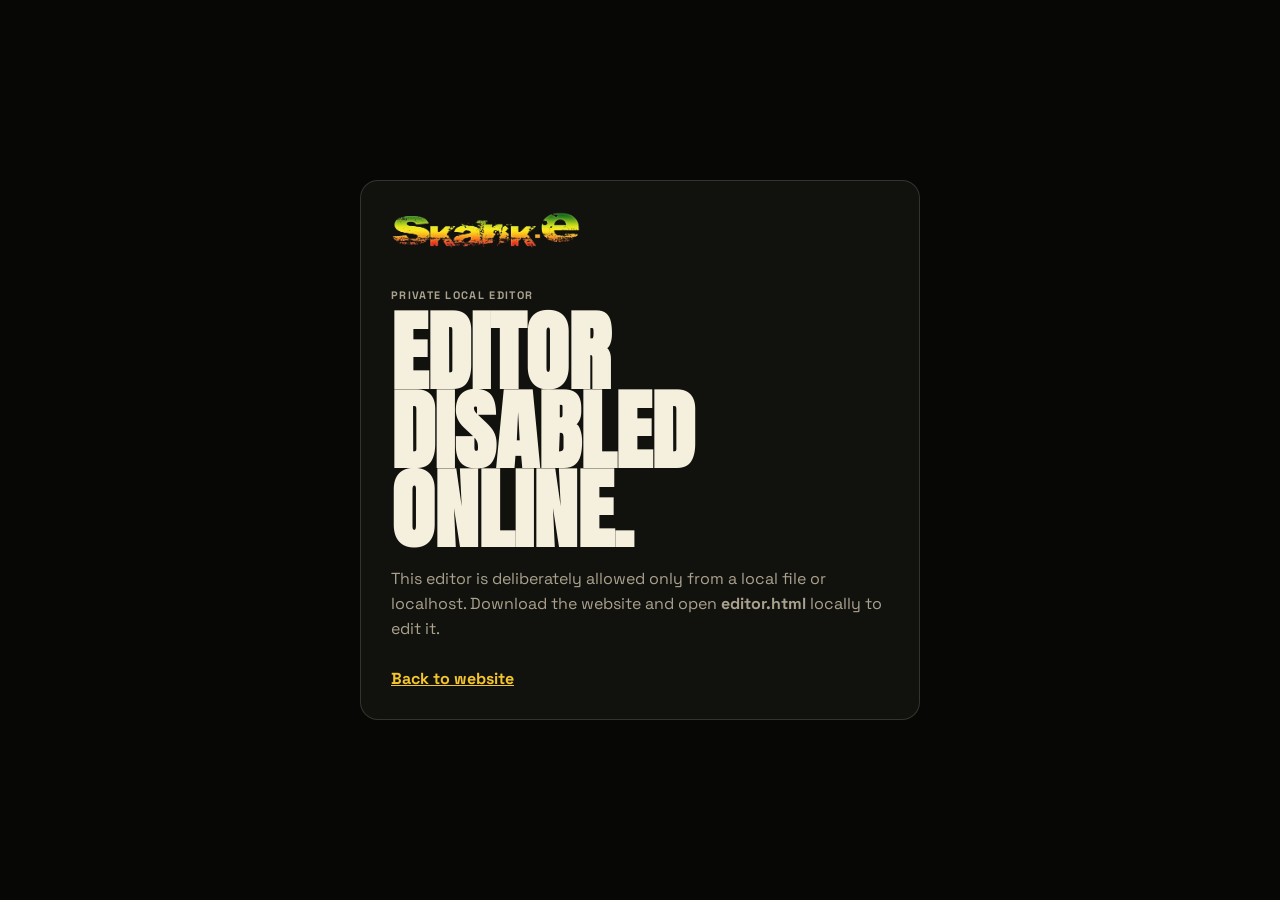
==== editor.html @ 084b62ea "Add files via upload" ====
<!DOCTYPE html>
<html lang="en">
<head>
  <meta charset="UTF-8" />
  <meta name="viewport" content="width=device-width, initial-scale=1.0" />
  <meta name="robots" content="noindex,nofollow,noarchive" />
  <meta name="theme-color" content="#070706" />
  <title>Skank-E — Private Editor</title>
  <link rel="preconnect" href="https://fonts.googleapis.com">
  <link rel="preconnect" href="https://fonts.gstatic.com" crossorigin>
  <link href="https://fonts.googleapis.com/css2?family=Anton&family=Space+Grotesk:wght@400;500;600;700&display=swap" rel="stylesheet">
  <link rel="stylesheet" href="editor.css" />
</head>
<body>
  <div id="public-block" class="public-block" hidden>
    <div class="blocked-card">
      <img src="assets/Skank-E_logo.png" alt="Skank-E" />
      <p class="kicker">PRIVATE LOCAL EDITOR</p>
      <h1>Editor disabled online.</h1>
      <p>This editor is deliberately allowed only from a local file or localhost. Download the website and open <strong>editor.html</strong> locally to edit it.</p>
      <a href="index.html">Back to website</a>
    </div>
  </div>

  <div id="editor-app" class="editor-app">
    <header class="editor-header">
      <a class="editor-brand" href="index.html" target="_blank" rel="noopener">
        <img src="assets/Skank-E_logo.png" alt="Skank-E" />
        <span>PRIVATE EDITOR</span>
      </a>
      <div class="header-actions">
        <span class="privacy-pill">LOCAL ONLY</span>
        <button class="button button-ghost" id="reset-draft" type="button">Reset draft</button>
        <button class="button button-primary" id="download-data" type="button">Download site-data.js</button>
      </div>
    </header>

    <main class="editor-layout">
      <div class="controls-pane">
        <section class="intro-card">
          <div>
            <p class="kicker">EDIT → PREVIEW → EXPORT</p>
            <h1>Edit the site without touching code.</h1>
          </div>
          <p>Changes preview instantly and are auto-saved only in this browser. When you're happy, download a new <code>site-data.js</code> and replace the old one in the website folder.</p>
          <div id="save-status" class="save-status" role="status">Loaded from site-data.js</div>
        </section>

        <section class="editor-section" aria-labelledby="site-copy-heading">
          <div class="section-head">
            <div>
              <span>01</span>
              <h2 id="site-copy-heading">Main text</h2>
            </div>
          </div>
          <div class="field-grid">
            <label class="field field-wide">
              <span>Hero tagline</span>
              <input type="text" data-site-field="heroTagline" />
            </label>
            <label class="field field-wide">
              <span>Hero subtitle</span>
              <textarea rows="2" data-site-field="heroSub"></textarea>
            </label>
            <label class="field field-wide">
              <span>About small line</span>
              <input type="text" data-site-field="aboutKicker" />
            </label>
            <label class="field field-wide">
              <span>About headline <small>line breaks are kept</small></span>
              <textarea rows="4" data-site-field="aboutTitle"></textarea>
            </label>
            <label class="field field-wide">
              <span>About paragraph 1</span>
              <textarea rows="4" data-site-field="aboutParagraph1"></textarea>
            </label>
            <label class="field field-wide">
              <span>About paragraph 2</span>
              <textarea rows="4" data-site-field="aboutParagraph2"></textarea>
            </label>
            <label class="field">
              <span>Contact eyebrow</span>
              <input type="text" data-site-field="contactEyebrow" />
            </label>
            <label class="field">
              <span>Contact title</span>
              <input type="text" data-site-field="contactTitle" />
            </label>
            <label class="field field-wide">
              <span>Contact note</span>
              <textarea rows="2" data-site-field="contactNote"></textarea>
            </label>
            <label class="field field-wide">
              <span>Footer text</span>
              <input type="text" data-site-field="footerText" />
            </label>
          </div>
        </section>

        <section class="editor-section" aria-labelledby="releases-heading">
          <div class="section-head">
            <div>
              <span>02</span>
              <h2 id="releases-heading">Releases</h2>
            </div>
            <button class="mini-button" id="add-release" type="button">+ Add release</button>
          </div>
          <div id="release-editors" class="item-editors"></div>
        </section>

        <section class="editor-section" aria-labelledby="players-heading">
          <div class="section-head">
            <div>
              <span>03</span>
              <h2 id="players-heading">Main players</h2>
            </div>
          </div>
          <p class="section-help">Paste one main SoundCloud, Mixcloud and YouTube URL. The website builds the embeds automatically.</p>
          <div id="player-editors" class="simple-list"></div>
        </section>

        <section class="editor-section" aria-labelledby="dub-heading">
          <div class="section-head">
            <div>
              <span>04</span>
              <h2 id="dub-heading">Dub Lab</h2>
            </div>
            <button class="mini-button" id="add-fx" type="button">+ Add effect</button>
          </div>
          <p class="section-help">Edit the Dub Lab text, rename the buttons, tune the built-in synth effects, or use your own audio files. For a custom sound, put an MP3/WAV/OGG in <code>assets/sounds/</code> and enter a path such as <code>assets/sounds/my-siren.mp3</code>.</p>
          <div class="field-grid dub-copy-fields">
            <label class="field">
              <span>Small line</span>
              <input type="text" data-dub-field="eyebrow" />
            </label>
            <label class="field">
              <span>Sound-system label</span>
              <input type="text" data-dub-field="rigLabel" />
            </label>
            <label class="field field-wide">
              <span>Dub Lab headline <small>line breaks are kept</small></span>
              <textarea rows="3" data-dub-field="title"></textarea>
            </label>
            <label class="field field-wide">
              <span>Description</span>
              <textarea rows="3" data-dub-field="description"></textarea>
            </label>
            <label class="field field-wide">
              <span>Ready / armed status</span>
              <input type="text" data-dub-field="armedStatus" />
            </label>
          </div>
          <div class="dub-editor-divider"><span>FX BUTTONS & SOUNDS</span></div>
          <div id="fx-editors" class="item-editors"></div>
        </section>

        <section class="editor-section" aria-labelledby="links-heading">
          <div class="section-head">
            <div>
              <span>05</span>
              <h2 id="links-heading">Links</h2>
            </div>
            <button class="mini-button" id="add-link" type="button">+ Add link</button>
          </div>
          <p class="section-help">For booking email, use <code>mailto:name@example.com</code>.</p>
          <div id="link-editors" class="simple-list"></div>
        </section>

        <section class="export-card">
          <p class="kicker">READY TO PUBLISH?</p>
          <h2>Export the content file.</h2>
          <p>The editor never modifies the website automatically. It creates a new <code>site-data.js</code>; replace the old one before uploading the site.</p>
          <div class="export-actions">
            <button class="button button-primary" id="download-data-bottom" type="button">Download site-data.js</button>
            <button class="button button-ghost" id="download-backup" type="button">Download JSON backup</button>
          </div>
        </section>
      </div>

      <aside class="preview-pane" aria-label="Live site preview">
        <div class="preview-toolbar">
          <div>
            <span class="live-dot"></span>
            <strong>LIVE PREVIEW</strong>
          </div>
          <button id="refresh-preview" type="button">Refresh</button>
        </div>
        <iframe id="site-preview" src="index.html?editor-preview=1" title="Skank-E website preview"></iframe>
      </aside>
    </main>
  </div>

  <template id="release-template">
    <article class="item-editor release-editor">
      <div class="item-topline">
        <strong class="item-title">Release</strong>
        <div class="item-actions">
          <button type="button" data-action="move-up" aria-label="Move release up">↑</button>
          <button type="button" data-action="move-down" aria-label="Move release down">↓</button>
          <button class="danger" type="button" data-action="remove">Remove</button>
        </div>
      </div>
      <div class="field-grid compact">
        <label class="field"><span>Number</span><input type="text" data-key="number" /></label>
        <label class="field"><span>Label</span><input type="text" data-key="label" /></label>
        <label class="field field-wide"><span>Title</span><input type="text" data-key="title" /></label>
        <label class="field field-wide"><span>Subtitle</span><textarea rows="2" data-key="subtitle"></textarea></label>
        <label class="field"><span>Platform</span>
          <select data-key="type">
            <option value="soundcloud">SoundCloud</option>
            <option value="mixcloud">Mixcloud</option>
            <option value="youtube">YouTube</option>
          </select>
        </label>
        <label class="field"><span>Artwork colour</span>
          <select data-key="artworkClass">
            <option value="artwork-a">Green / yellow</option>
            <option value="artwork-b">Yellow / orange</option>
            <option value="artwork-c">Orange / red</option>
          </select>
        </label>
        <label class="field field-wide"><span>Release / player URL</span><input type="url" data-key="url" placeholder="https://…" /></label>
        <label class="field field-wide"><span>Download URL <small>optional</small></span><input type="url" data-key="downloadUrl" placeholder="https://…" /></label>
      </div>
    </article>
  </template>

  <template id="fx-template">
    <article class="item-editor fx-editor">
      <div class="item-topline">
        <strong class="item-title">Dub effect</strong>
        <div class="item-actions">
          <button type="button" data-action="move-up" aria-label="Move effect up">↑</button>
          <button type="button" data-action="move-down" aria-label="Move effect down">↓</button>
          <button class="danger" type="button" data-action="remove">Remove</button>
        </div>
      </div>
      <div class="field-grid compact">
        <label class="field"><span>Button name</span><input type="text" data-key="label" /></label>
        <label class="field"><span>Small button text</span><input type="text" data-key="sublabel" /></label>
        <label class="field"><span>Sound source</span>
          <select data-key="source">
            <option value="generated">Built-in synth</option>
            <option value="audio">Custom audio file / URL</option>
          </select>
        </label>
        <label class="field generated-only"><span>Built-in effect</span>
          <select data-key="engine">
            <option value="siren">Siren sweep</option>
            <option value="echo">Echo chop</option>
            <option value="spring">Spring boing</option>
          </select>
        </label>
        <label class="field field-wide audio-only">
          <span>Audio path / URL <small>MP3, WAV or OGG</small></span>
          <input type="text" data-key="audioUrl" placeholder="assets/sounds/my-siren.mp3" />
        </label>
        <div class="field-wide sound-settings generated-only" data-settings></div>
        <div class="field-wide audio-settings audio-only">
          <div class="field-grid compact">
            <label class="field"><span>Volume <small>0–1</small></span><input type="number" min="0" max="1" step="0.01" data-param="audioVolume" /></label>
            <label class="field"><span>Playback speed</span><input type="number" min="0.25" max="4" step="0.05" data-param="playbackRate" /></label>
          </div>
        </div>
      </div>
      <p class="fx-editor-note">Use the live preview on the right to hear your changes. Audio only starts after you click an FX button.</p>
    </article>
  </template>

  <script src="site-data.js"></script>
  <script src="editor.js"></script>
</body>
</html>
---- editor.css ----
:root {
  --bg: #070706;
  --panel: #11110e;
  --panel-2: #171712;
  --paper: #efe6c8;
  --text: #f5efdd;
  --muted: #aaa28d;
  --green: #63a83c;
  --yellow: #f4c52d;
  --orange: #ef8733;
  --red: #e44b2e;
  --line: rgba(255,255,255,.14);
  --radius: 16px;
}
* { box-sizing: border-box; }
html { color-scheme: dark; }
body {
  margin: 0;
  min-width: 320px;
  background: var(--bg);
  color: var(--text);
  font-family: "Space Grotesk", Arial, sans-serif;
}
button, input, textarea, select { font: inherit; }
button { cursor: pointer; }
a { color: inherit; }
code { color: var(--yellow); }

.editor-header {
  position: sticky;
  top: 0;
  z-index: 30;
  min-height: 72px;
  display: flex;
  align-items: center;
  justify-content: space-between;
  gap: 20px;
  padding: 10px clamp(14px, 2.6vw, 34px);
  background: rgba(7,7,6,.94);
  border-bottom: 1px solid var(--line);
  backdrop-filter: blur(16px);
}
.editor-brand { display: flex; align-items: center; gap: 14px; text-decoration: none; }
.editor-brand img { width: 112px; }
.editor-brand span { font-size: .72rem; font-weight: 800; letter-spacing: .16em; color: var(--yellow); }
.header-actions { display: flex; align-items: center; gap: 8px; }
.privacy-pill {
  padding: 8px 10px;
  border: 1px solid rgba(99,168,60,.45);
  background: rgba(99,168,60,.1);
  color: #a9db80;
  border-radius: 999px;
  font-size: .65rem;
  letter-spacing: .12em;
  font-weight: 800;
}
.button, .mini-button {
  border: 1px solid var(--line);
  border-radius: 999px;
  color: var(--text);
  background: #171712;
  min-height: 42px;
  padding: 0 16px;
  font-weight: 800;
  font-size: .76rem;
}
.button-primary { background: var(--yellow); color: #10100c; border-color: transparent; }
.button:hover, .mini-button:hover { transform: translateY(-1px); }
.button:focus-visible, .mini-button:focus-visible, input:focus-visible, textarea:focus-visible, select:focus-visible, .item-actions button:focus-visible {
  outline: 3px solid rgba(244,197,45,.34);
  outline-offset: 2px;
}

.editor-layout {
  display: grid;
  grid-template-columns: minmax(520px, 760px) minmax(420px, 1fr);
  min-height: calc(100vh - 72px);
}
.controls-pane {
  padding: 28px clamp(18px, 3vw, 42px) 70px;
  border-right: 1px solid var(--line);
}
.preview-pane {
  position: sticky;
  top: 72px;
  height: calc(100vh - 72px);
  background: #000;
  overflow: hidden;
}
.preview-toolbar {
  height: 44px;
  display: flex;
  align-items: center;
  justify-content: space-between;
  padding: 0 14px;
  border-bottom: 1px solid var(--line);
  background: #0e0e0b;
  font-size: .68rem;
  letter-spacing: .1em;
}
.preview-toolbar div { display: flex; align-items: center; gap: 8px; }
.preview-toolbar button { background: transparent; color: var(--muted); border: 0; font-weight: 700; }
.live-dot { width: 8px; height: 8px; border-radius: 50%; background: var(--green); box-shadow: 0 0 12px rgba(99,168,60,.8); }
#site-preview { display: block; width: 100%; height: calc(100% - 44px); border: 0; background: #000; }

.intro-card, .editor-section, .export-card {
  border: 1px solid var(--line);
  background: linear-gradient(145deg, rgba(255,255,255,.035), rgba(255,255,255,.012));
  border-radius: var(--radius);
  padding: clamp(18px, 3vw, 28px);
  margin-bottom: 18px;
}
.intro-card h1, .export-card h2, .section-head h2 {
  font-family: "Anton", Impact, sans-serif;
  font-weight: 400;
  text-transform: uppercase;
  line-height: .98;
  margin: 0;
}
.intro-card h1 { font-size: clamp(2.2rem, 5vw, 4.8rem); max-width: 700px; }
.intro-card > p, .export-card > p, .section-help { color: var(--muted); line-height: 1.55; }
.kicker { margin: 0 0 8px; color: var(--yellow); font-size: .68rem; font-weight: 800; letter-spacing: .12em; }
.save-status {
  display: inline-flex;
  margin-top: 6px;
  padding: 8px 11px;
  background: rgba(255,255,255,.05);
  border-radius: 8px;
  color: var(--muted);
  font-size: .72rem;
}
.save-status.saved { color: #b7dd99; }

.section-head { display: flex; align-items: center; justify-content: space-between; gap: 14px; margin-bottom: 18px; }
.section-head > div { display: flex; align-items: baseline; gap: 12px; }
.section-head > div > span { color: var(--yellow); font-size: .7rem; font-weight: 800; }
.section-head h2 { font-size: clamp(1.65rem, 3vw, 2.5rem); }
.section-help { margin: -6px 0 18px; font-size: .84rem; }

.field-grid { display: grid; grid-template-columns: 1fr 1fr; gap: 14px; }
.field-wide { grid-column: 1 / -1; }
.field { display: grid; gap: 7px; min-width: 0; }
.field > span { color: var(--muted); font-size: .72rem; font-weight: 700; letter-spacing: .02em; }
.field small { font-weight: 500; opacity: .72; }
.field input, .field textarea, .field select {
  width: 100%;
  min-height: 44px;
  border: 1px solid rgba(255,255,255,.13);
  border-radius: 10px;
  padding: 10px 12px;
  background: #090908;
  color: var(--text);
  outline: none;
}
.field textarea { resize: vertical; line-height: 1.42; }
.field input:hover, .field textarea:hover, .field select:hover { border-color: rgba(255,255,255,.25); }
.field input:focus, .field textarea:focus, .field select:focus { border-color: var(--yellow); }

.item-editors, .simple-list { display: grid; gap: 12px; }
.item-editor, .simple-item {
  border: 1px solid rgba(255,255,255,.12);
  background: rgba(0,0,0,.24);
  border-radius: 13px;
  padding: 15px;
}
.item-topline { display: flex; align-items: center; justify-content: space-between; gap: 12px; margin-bottom: 14px; }
.item-title { font-size: .8rem; letter-spacing: .08em; text-transform: uppercase; }
.item-actions { display: flex; gap: 6px; }
.item-actions button {
  min-width: 36px;
  height: 34px;
  border: 1px solid var(--line);
  border-radius: 8px;
  background: #181813;
  color: var(--text);
  font-size: .72rem;
  font-weight: 700;
}
.item-actions .danger { color: #ff9f8e; }
.simple-item { display: grid; grid-template-columns: minmax(110px,.6fr) minmax(180px,1.4fr) auto; gap: 10px; align-items: end; }
.simple-item .field { margin: 0; }
.simple-item .remove-link { min-height: 44px; padding: 0 12px; border: 1px solid var(--line); background: #181813; color: #ff9f8e; border-radius: 10px; }

.export-card { background: linear-gradient(135deg, rgba(99,168,60,.11), rgba(244,197,45,.08), rgba(228,75,46,.08)); }
.export-card h2 { font-size: clamp(2rem, 4vw, 3.7rem); }
.export-actions { display: flex; flex-wrap: wrap; gap: 8px; margin-top: 18px; }

.public-block {
  min-height: 100vh;
  padding: 28px;
  display: grid;
  place-items: center;
}
.public-block[hidden] { display: none; }
.blocked-card { width: min(560px, 100%); border: 1px solid var(--line); border-radius: 18px; padding: 30px; background: var(--panel); }
.blocked-card img { width: 190px; margin-bottom: 30px; }
.blocked-card h1 { font-family: "Anton"; font-size: clamp(2.7rem, 8vw, 5.5rem); line-height: .9; text-transform: uppercase; margin: 0 0 18px; }
.blocked-card p { color: var(--muted); line-height: 1.55; }
.blocked-card a { display: inline-block; margin-top: 10px; color: var(--yellow); font-weight: 800; }

@media (max-width: 1150px) {
  .editor-layout { grid-template-columns: 1fr; }
  .controls-pane { border-right: 0; }
  .preview-pane { position: relative; top: auto; height: 72vh; min-height: 520px; border-top: 1px solid var(--line); }
}
@media (max-width: 720px) {
  .editor-header { align-items: flex-start; }
  .editor-brand span, .privacy-pill, .button-ghost#reset-draft { display: none; }
  .editor-brand img { width: 96px; margin-top: 7px; }
  .header-actions { margin-left: auto; }
  .button { min-height: 44px; padding-inline: 12px; }
  .controls-pane { padding-inline: 12px; }
  .field-grid, .simple-item { grid-template-columns: 1fr; }
  .field-wide { grid-column: auto; }
  .simple-item .remove-link { justify-self: start; }
  .item-topline { align-items: flex-start; }
  .item-actions { flex-wrap: wrap; justify-content: flex-end; }
  .preview-pane { height: 78vh; min-height: 500px; }
}
@media (prefers-reduced-motion: reduce) {
  *, *::before, *::after { scroll-behavior: auto !important; transition: none !important; }
}


/* Dub Lab editor ------------------------------------------------ */
.dub-copy-fields { margin-bottom: 18px; }
.dub-editor-divider {
  display: flex;
  align-items: center;
  gap: 12px;
  margin: 22px 0 14px;
  color: var(--yellow);
  font-size: .68rem;
  font-weight: 800;
  letter-spacing: .12em;
}
.dub-editor-divider::after {
  content: "";
  height: 1px;
  flex: 1;
  background: var(--line);
}
.sound-settings, .audio-settings {
  padding: 13px;
  border: 1px dashed rgba(244,197,45,.24);
  border-radius: 10px;
  background: rgba(244,197,45,.025);
}
.sound-settings::before, .audio-settings::before {
  display: block;
  margin-bottom: 10px;
  color: var(--yellow);
  font-size: .65rem;
  font-weight: 800;
  letter-spacing: .1em;
}
.sound-settings::before { content: "SOUND TUNING"; }
.audio-settings::before { content: "AUDIO PLAYBACK"; }
.fx-editor-note {
  margin: 12px 0 0;
  color: var(--muted);
  font-size: .72rem;
  line-height: 1.45;
}
.fx-editor .audio-only[hidden],
.fx-editor .generated-only[hidden] { display: none !important; }
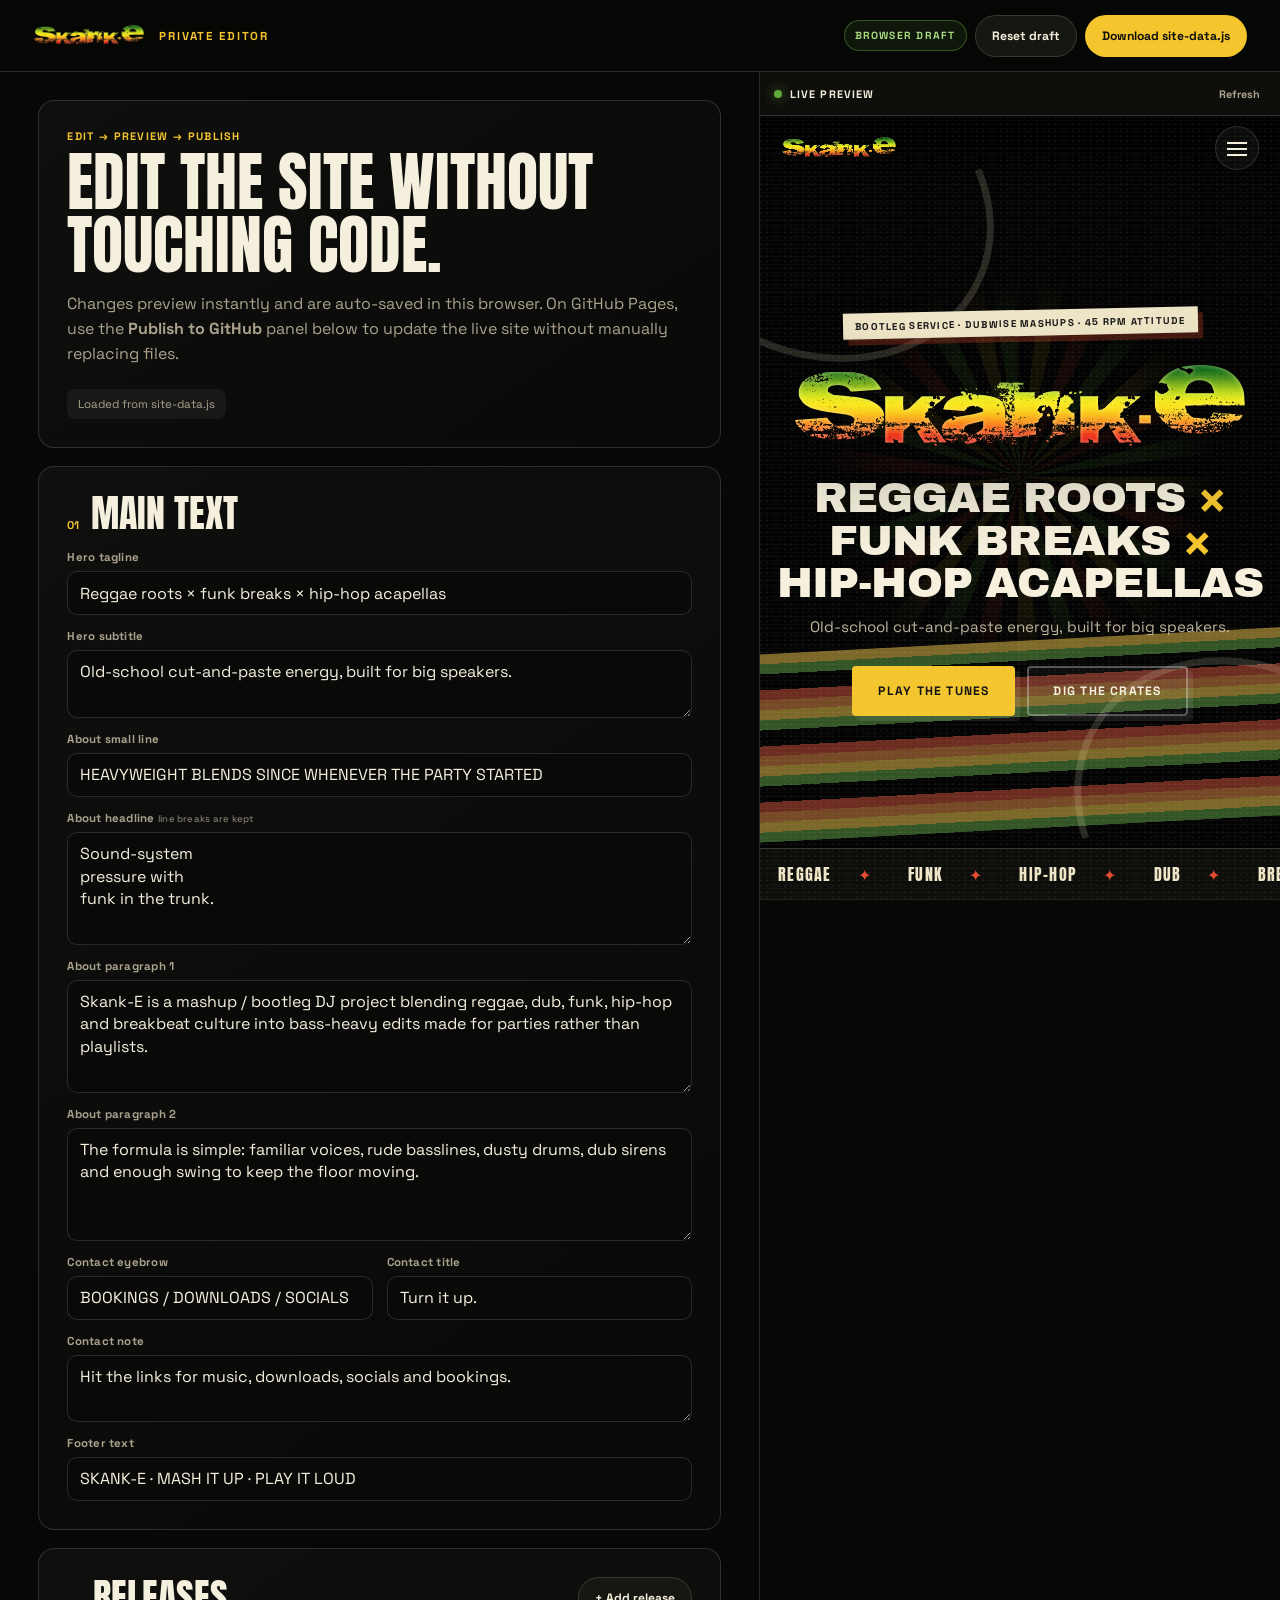
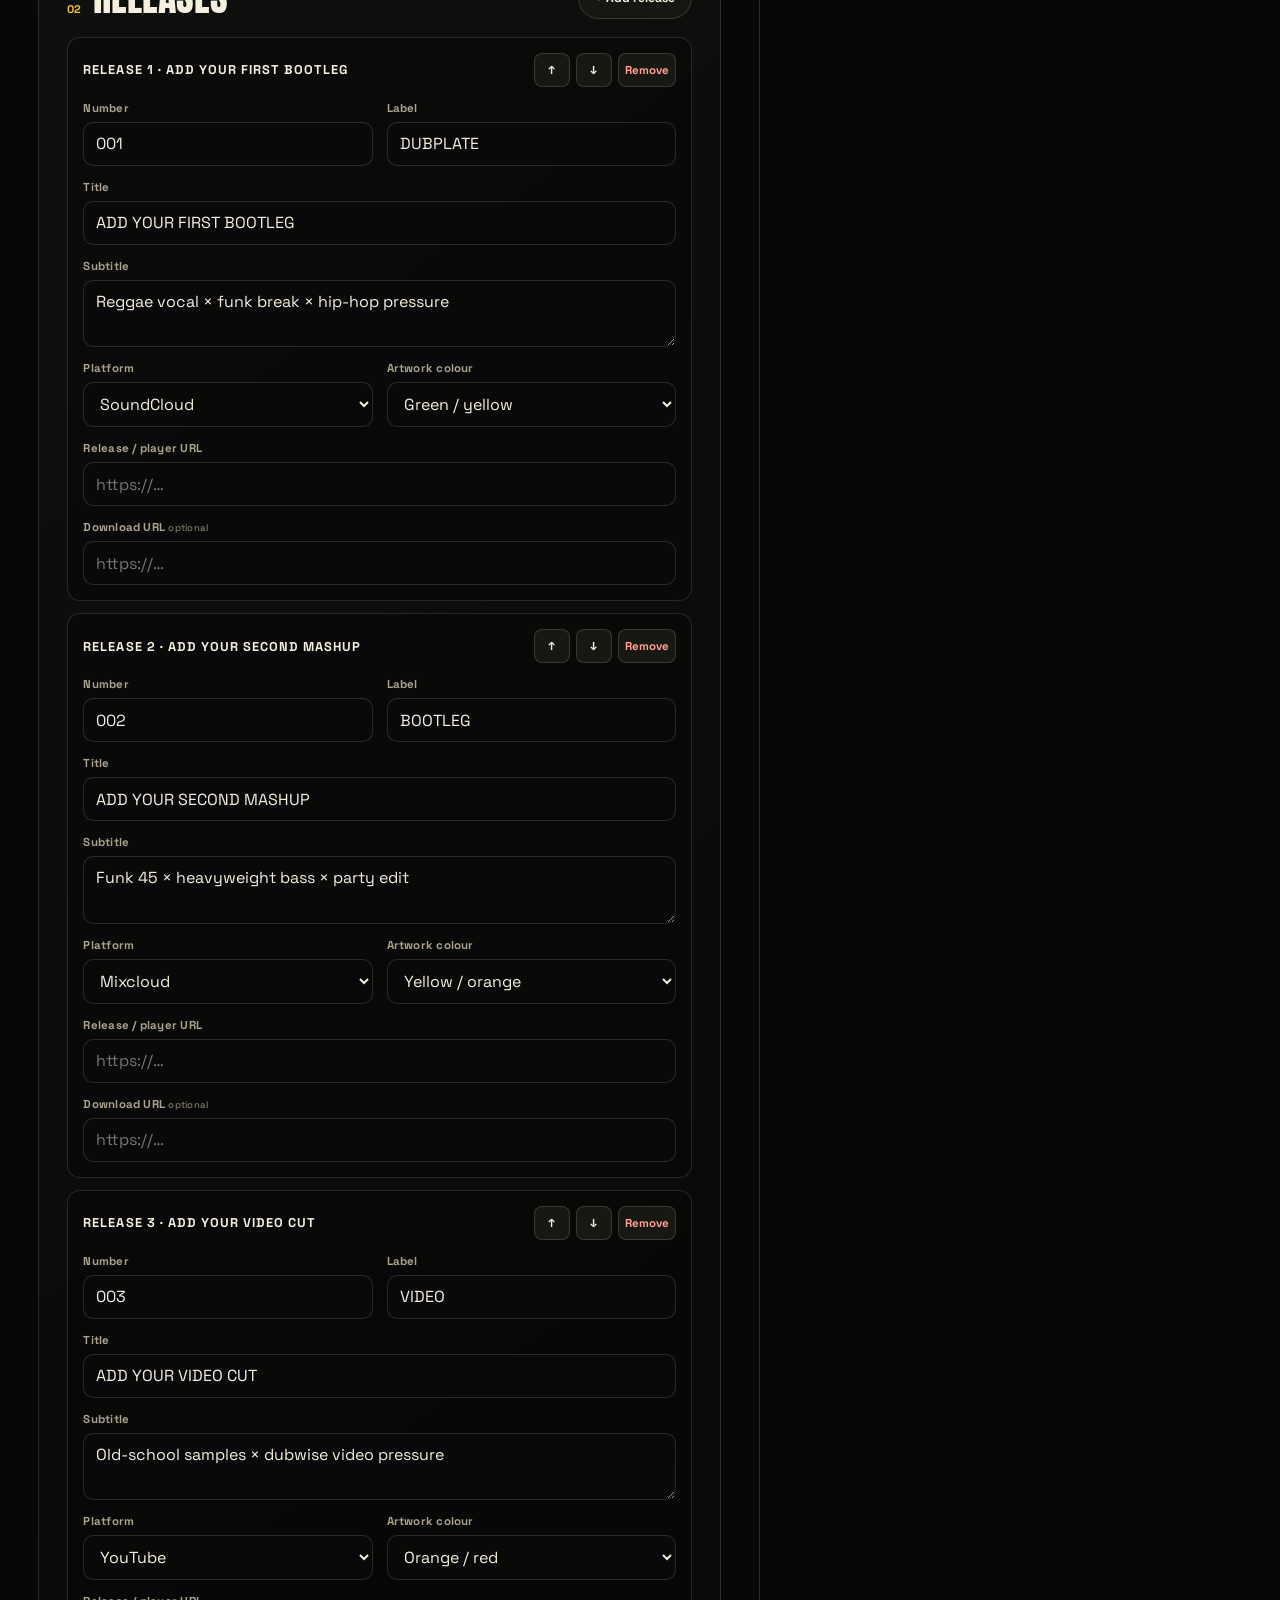
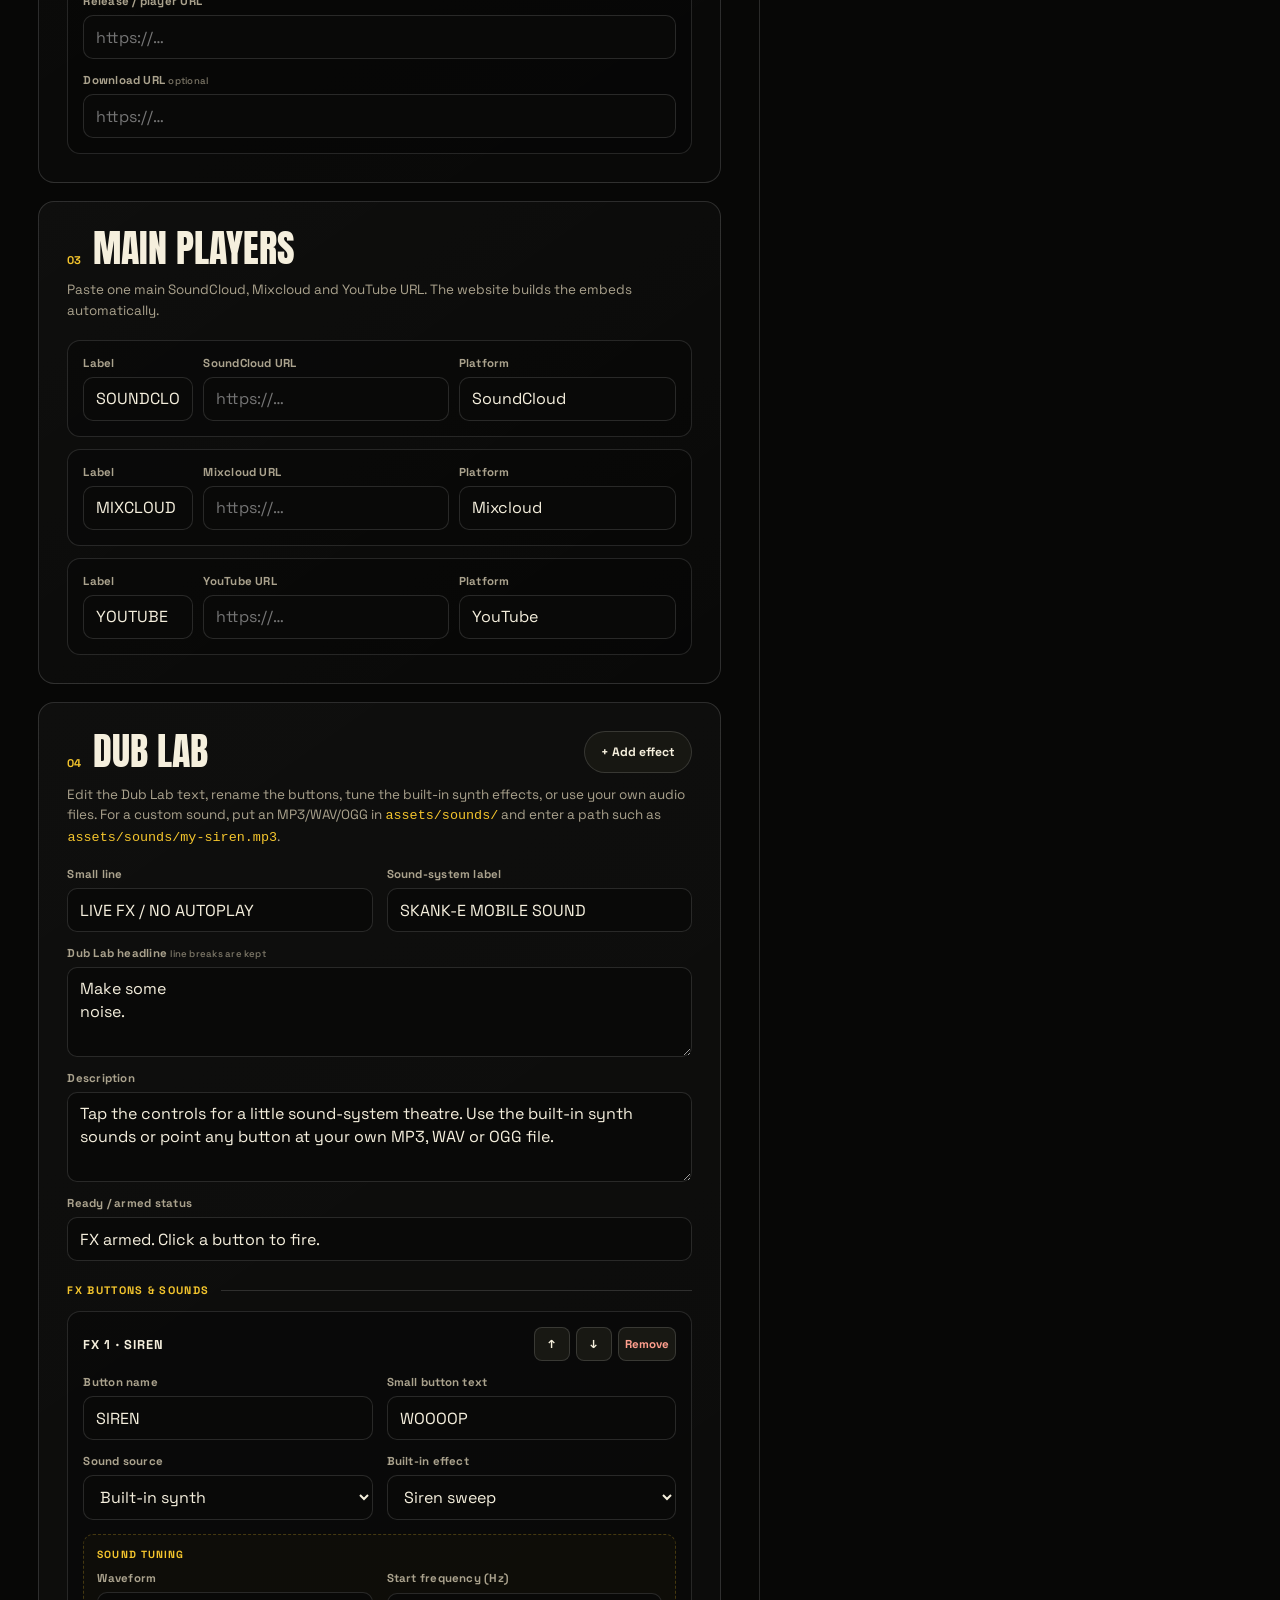
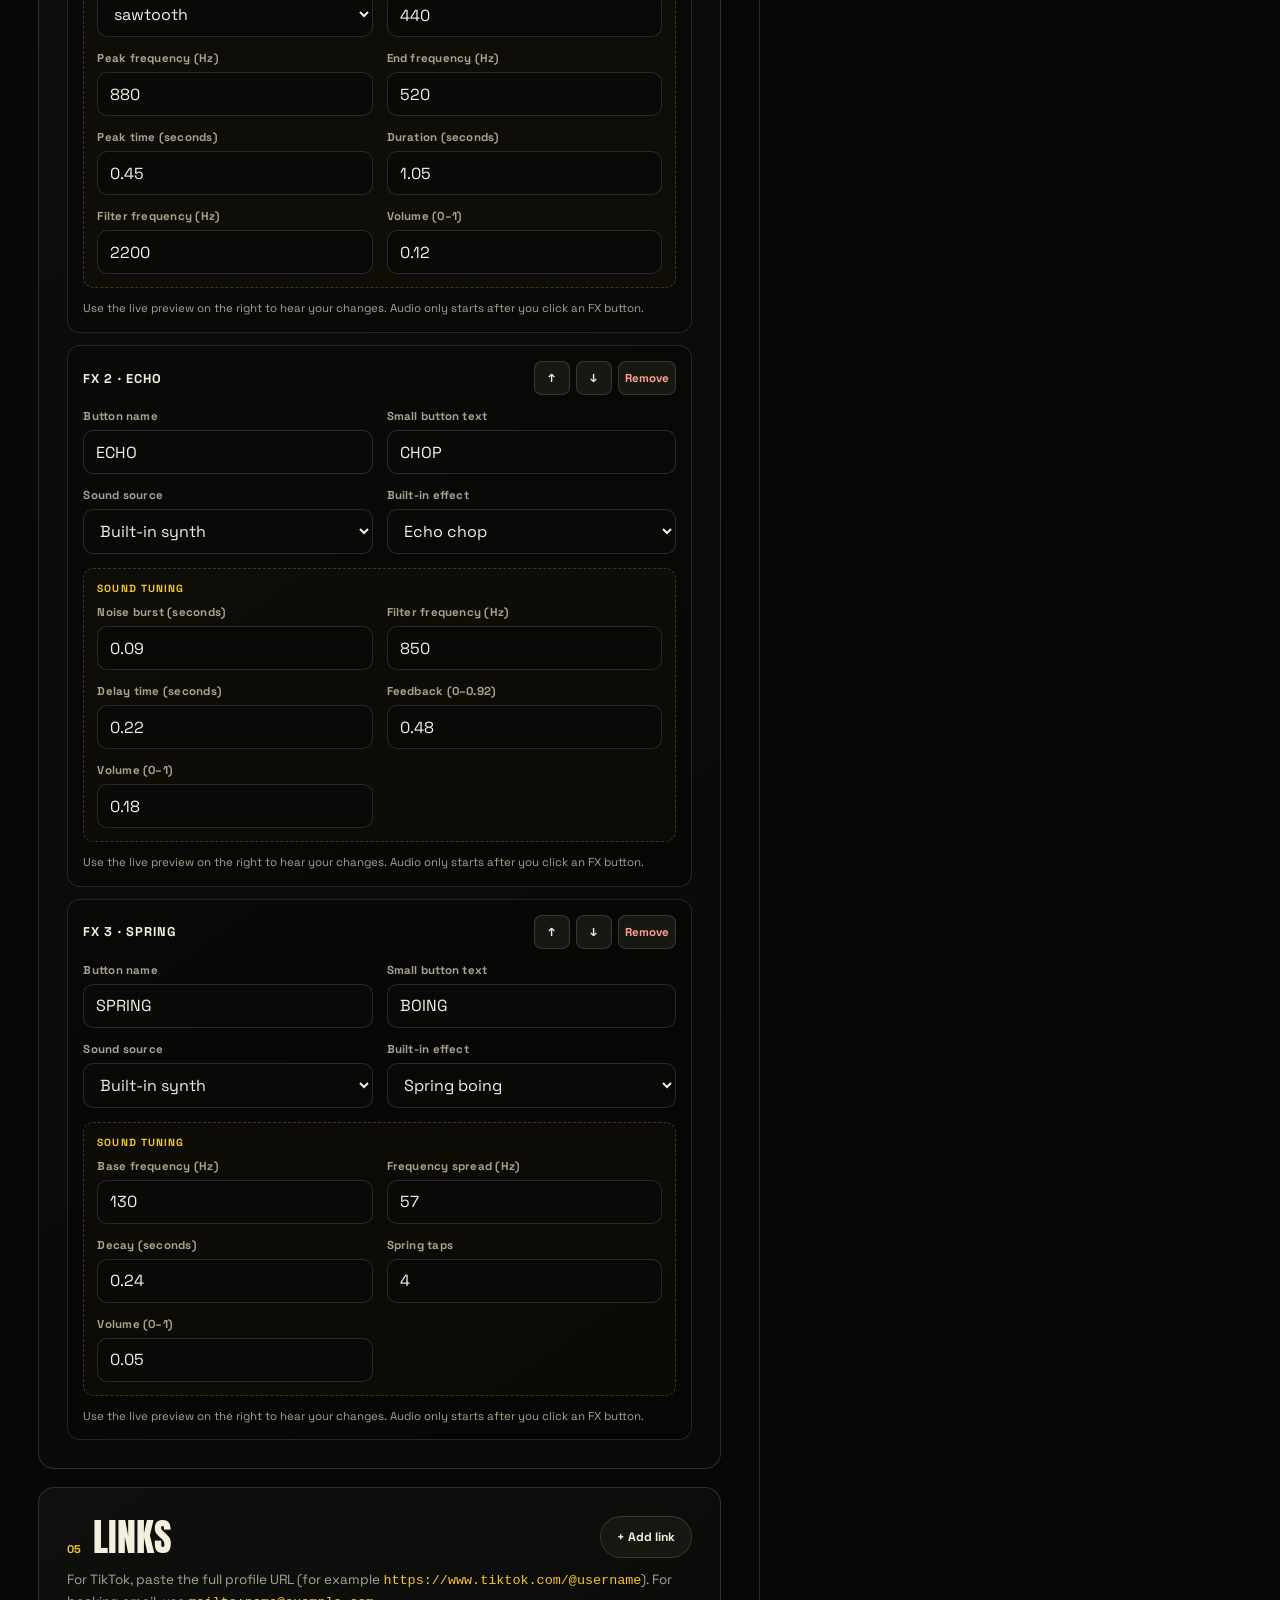
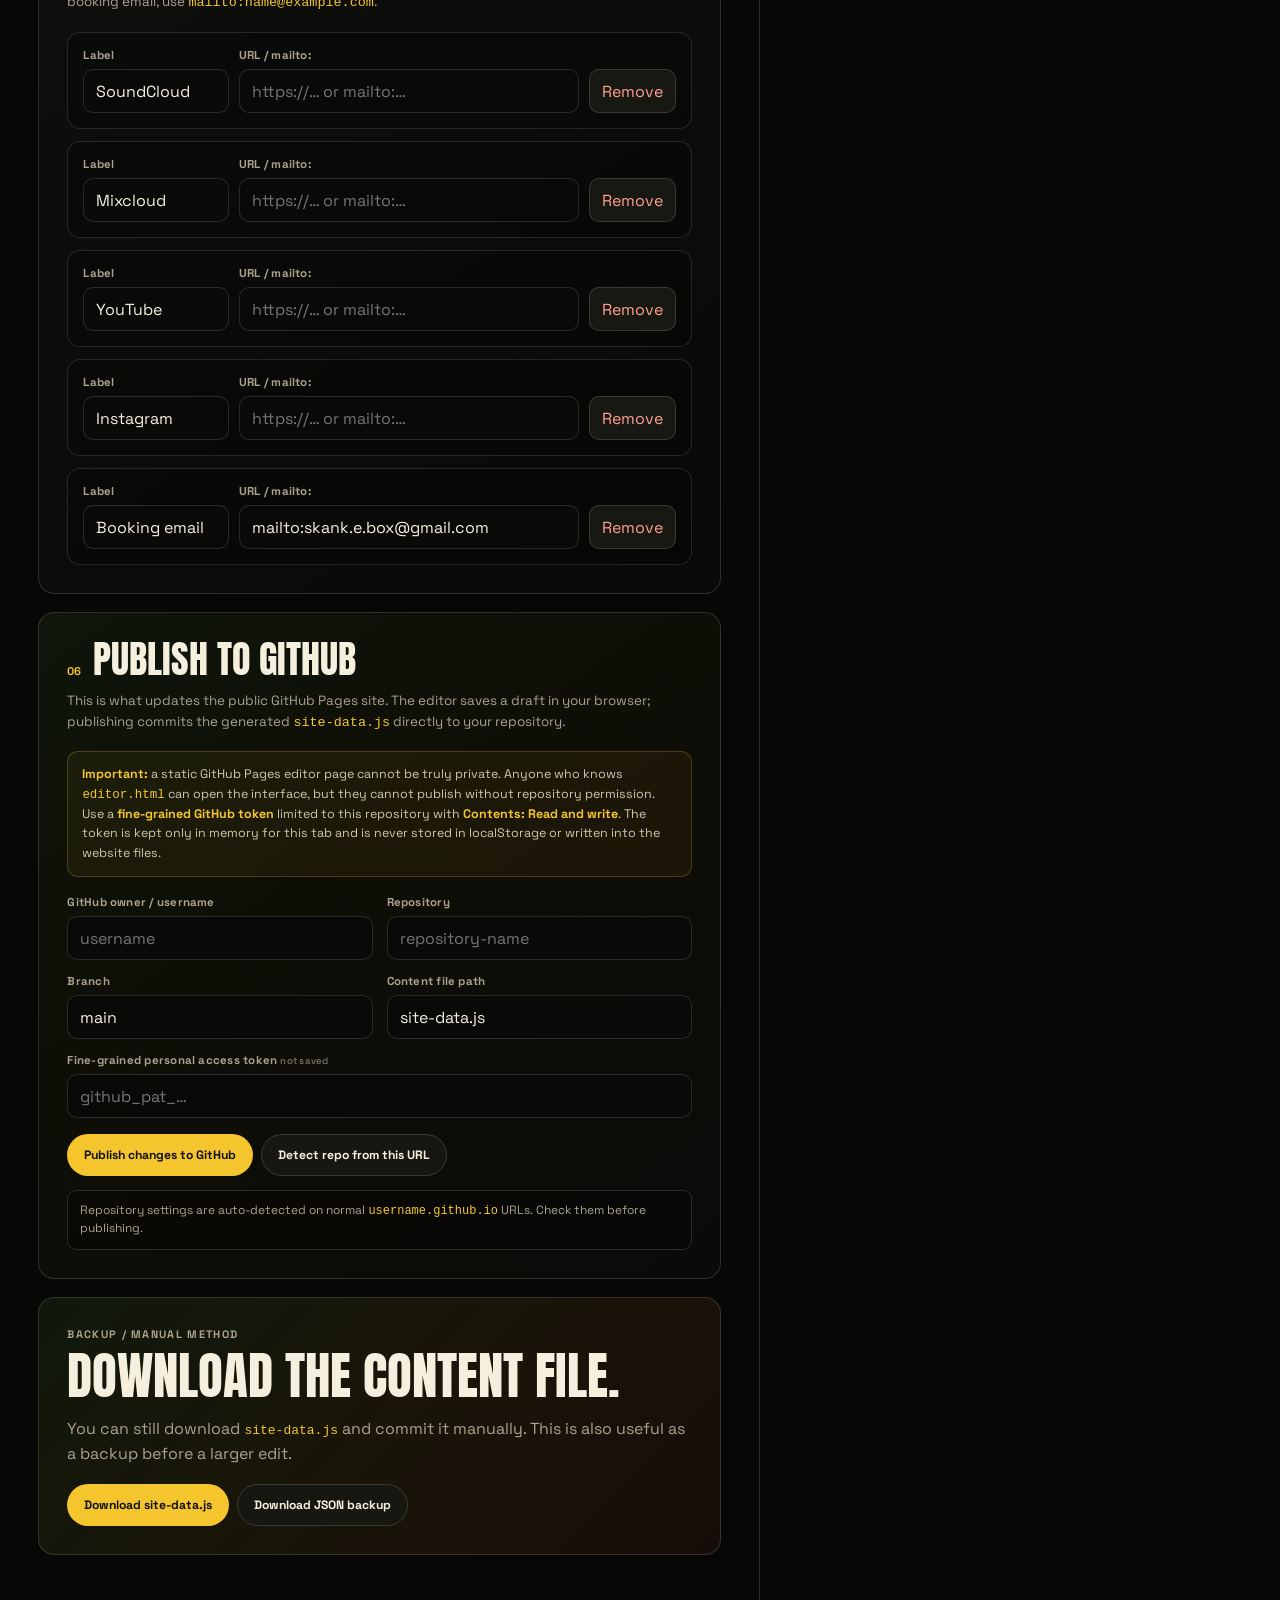
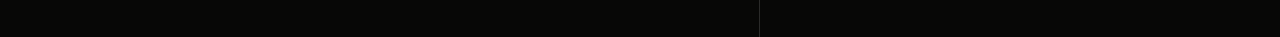
==== commit 564629ae: "editor" ====
--- a/editor.html
+++ b/editor.html
@@ -12,16 +12,6 @@
   <link rel="stylesheet" href="editor.css" />
 </head>
 <body>
-  <div id="public-block" class="public-block" hidden>
-    <div class="blocked-card">
-      <img src="assets/Skank-E_logo.png" alt="Skank-E" />
-      <p class="kicker">PRIVATE LOCAL EDITOR</p>
-      <h1>Editor disabled online.</h1>
-      <p>This editor is deliberately allowed only from a local file or localhost. Download the website and open <strong>editor.html</strong> locally to edit it.</p>
-      <a href="index.html">Back to website</a>
-    </div>
-  </div>
-
   <div id="editor-app" class="editor-app">
     <header class="editor-header">
       <a class="editor-brand" href="index.html" target="_blank" rel="noopener">
@@ -29,7 +19,7 @@
         <span>PRIVATE EDITOR</span>
       </a>
       <div class="header-actions">
-        <span class="privacy-pill">LOCAL ONLY</span>
+        <span class="privacy-pill" id="editor-mode-pill">BROWSER DRAFT</span>
         <button class="button button-ghost" id="reset-draft" type="button">Reset draft</button>
         <button class="button button-primary" id="download-data" type="button">Download site-data.js</button>
       </div>
@@ -39,10 +29,10 @@
       <div class="controls-pane">
         <section class="intro-card">
           <div>
-            <p class="kicker">EDIT → PREVIEW → EXPORT</p>
+            <p class="kicker">EDIT → PREVIEW → PUBLISH</p>
             <h1>Edit the site without touching code.</h1>
           </div>
-          <p>Changes preview instantly and are auto-saved only in this browser. When you're happy, download a new <code>site-data.js</code> and replace the old one in the website folder.</p>
+          <p>Changes preview instantly and are auto-saved in this browser. On GitHub Pages, use the <strong>Publish to GitHub</strong> panel below to update the live site without manually replacing files.</p>
           <div id="save-status" class="save-status" role="status">Loaded from site-data.js</div>
         </section>
 
@@ -162,14 +152,54 @@
             </div>
             <button class="mini-button" id="add-link" type="button">+ Add link</button>
           </div>
-          <p class="section-help">For booking email, use <code>mailto:name@example.com</code>.</p>
+          <p class="section-help">For TikTok, paste the full profile URL (for example <code>https://www.tiktok.com/@username</code>). For booking email, use <code>mailto:name@example.com</code>.</p>
           <div id="link-editors" class="simple-list"></div>
         </section>
 
+        <section class="editor-section github-publish-card" aria-labelledby="github-heading">
+          <div class="section-head">
+            <div>
+              <span>06</span>
+              <h2 id="github-heading">Publish to GitHub</h2>
+            </div>
+          </div>
+          <p class="section-help">This is what updates the public GitHub Pages site. The editor saves a draft in your browser; publishing commits the generated <code>site-data.js</code> directly to your repository.</p>
+          <div class="github-security-note">
+            <strong>Important:</strong> a static GitHub Pages editor page cannot be truly private. Anyone who knows <code>editor.html</code> can open the interface, but they cannot publish without repository permission. Use a <strong>fine-grained GitHub token</strong> limited to this repository with <strong>Contents: Read and write</strong>. The token is kept only in memory for this tab and is never stored in localStorage or written into the website files.
+          </div>
+          <div class="field-grid github-fields">
+            <label class="field">
+              <span>GitHub owner / username</span>
+              <input id="github-owner" type="text" autocomplete="off" placeholder="username" />
+            </label>
+            <label class="field">
+              <span>Repository</span>
+              <input id="github-repo" type="text" autocomplete="off" placeholder="repository-name" />
+            </label>
+            <label class="field">
+              <span>Branch</span>
+              <input id="github-branch" type="text" autocomplete="off" value="main" />
+            </label>
+            <label class="field">
+              <span>Content file path</span>
+              <input id="github-path" type="text" autocomplete="off" value="site-data.js" />
+            </label>
+            <label class="field field-wide">
+              <span>Fine-grained personal access token <small>not saved</small></span>
+              <input id="github-token" type="password" autocomplete="new-password" spellcheck="false" placeholder="github_pat_…" />
+            </label>
+          </div>
+          <div class="export-actions github-actions">
+            <button class="button button-primary" id="github-publish" type="button">Publish changes to GitHub</button>
+            <button class="button button-ghost" id="github-detect" type="button">Detect repo from this URL</button>
+          </div>
+          <div id="github-status" class="github-status" role="status">Repository settings are auto-detected on normal <code>username.github.io</code> URLs. Check them before publishing.</div>
+        </section>
+
         <section class="export-card">
-          <p class="kicker">READY TO PUBLISH?</p>
-          <h2>Export the content file.</h2>
-          <p>The editor never modifies the website automatically. It creates a new <code>site-data.js</code>; replace the old one before uploading the site.</p>
+          <p class="kicker">BACKUP / MANUAL METHOD</p>
+          <h2>Download the content file.</h2>
+          <p>You can still download <code>site-data.js</code> and commit it manually. This is also useful as a backup before a larger edit.</p>
           <div class="export-actions">
             <button class="button button-primary" id="download-data-bottom" type="button">Download site-data.js</button>
             <button class="button button-ghost" id="download-backup" type="button">Download JSON backup</button>
--- a/editor.css
+++ b/editor.css
@@ -264,3 +264,36 @@
 }
 .fx-editor .audio-only[hidden],
 .fx-editor .generated-only[hidden] { display: none !important; }
+
+
+/* GitHub Pages publishing -------------------------------------- */
+.github-publish-card {
+  background: linear-gradient(145deg, rgba(99,168,60,.09), rgba(244,197,45,.035), rgba(255,255,255,.015));
+}
+.github-security-note {
+  margin: 0 0 18px;
+  padding: 13px 14px;
+  border: 1px solid rgba(244,197,45,.22);
+  border-radius: 11px;
+  background: rgba(244,197,45,.055);
+  color: #cfc6ae;
+  font-size: .78rem;
+  line-height: 1.55;
+}
+.github-security-note strong { color: var(--yellow); }
+.github-fields { margin-top: 16px; }
+.github-actions { margin-top: 16px; }
+.github-status {
+  margin-top: 14px;
+  padding: 11px 12px;
+  border: 1px solid var(--line);
+  border-radius: 9px;
+  background: rgba(0,0,0,.28);
+  color: var(--muted);
+  font-size: .75rem;
+  line-height: 1.45;
+}
+.github-status.success { border-color: rgba(99,168,60,.42); color: #b7dd99; }
+.github-status.error { border-color: rgba(228,75,46,.48); color: #ffad9d; }
+.github-status.working { border-color: rgba(244,197,45,.38); color: #f4d978; }
+#github-publish:disabled { opacity: .55; cursor: wait; transform: none; }
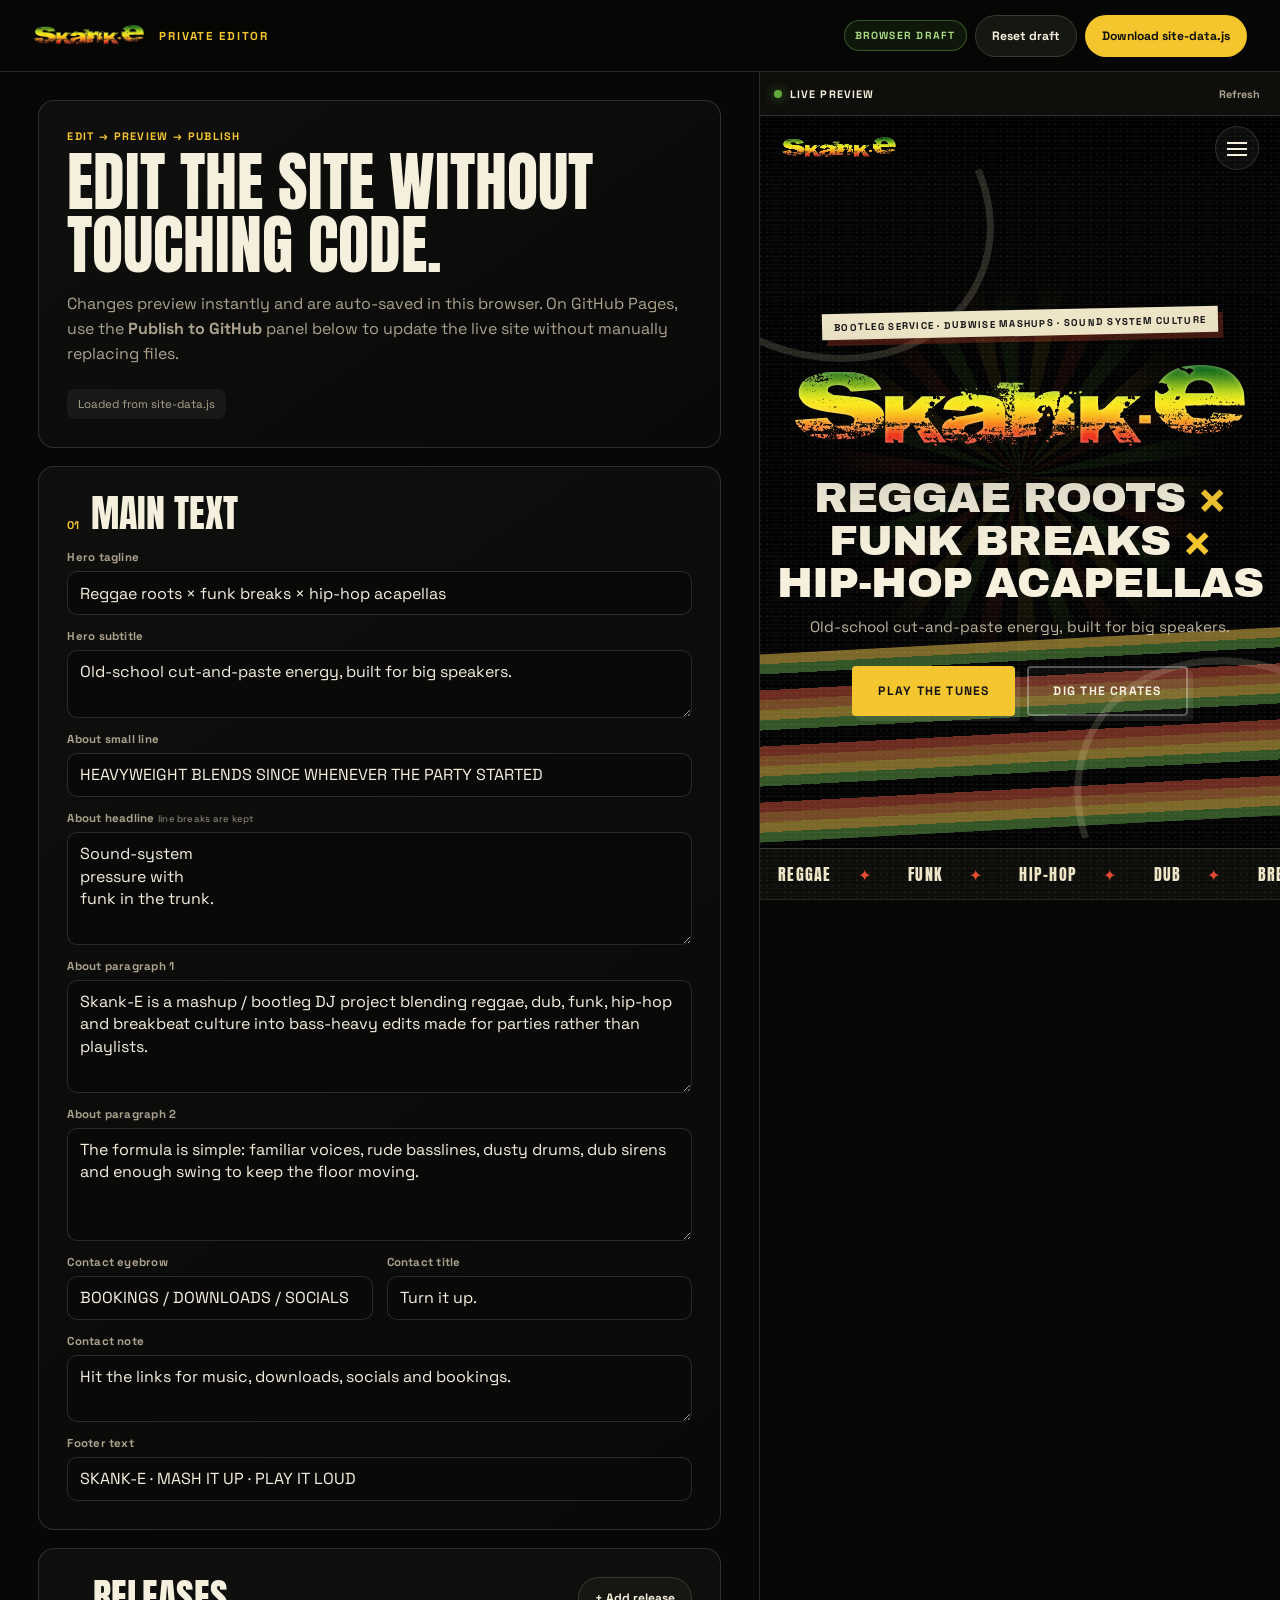
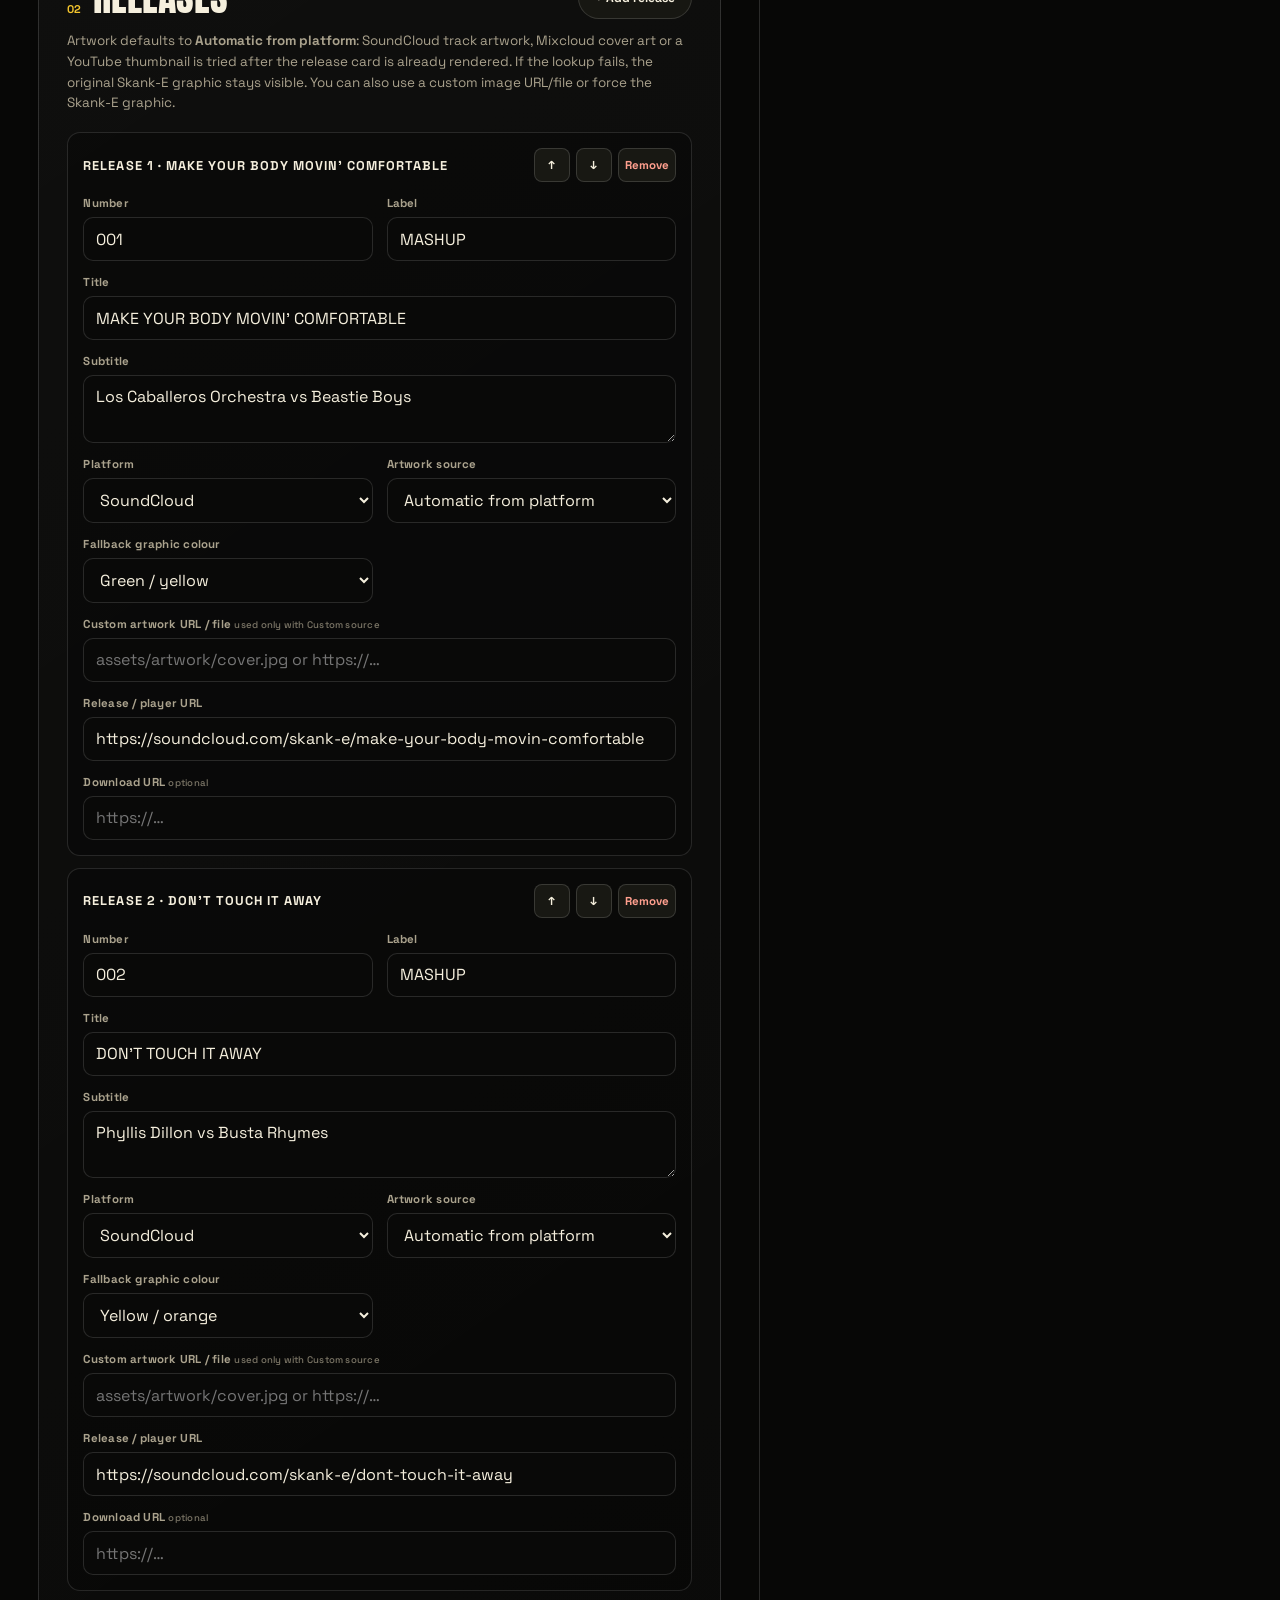
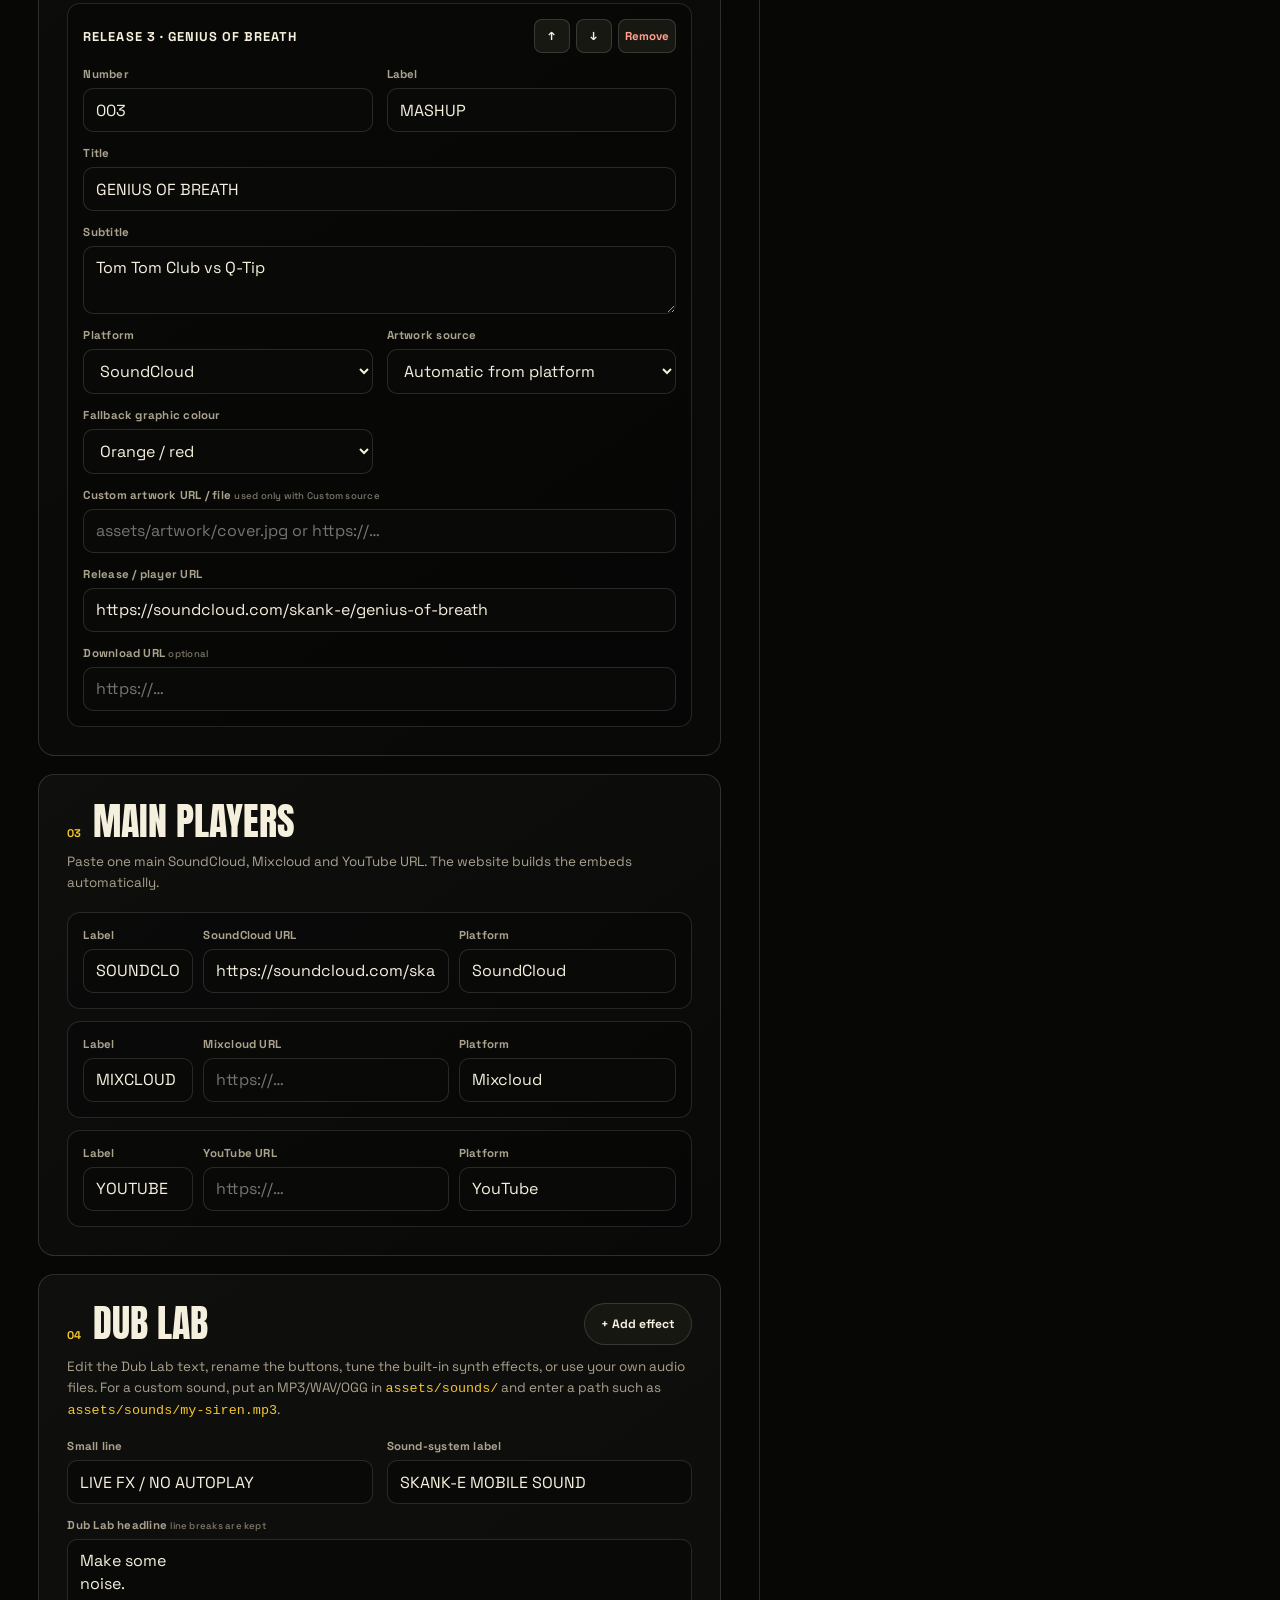
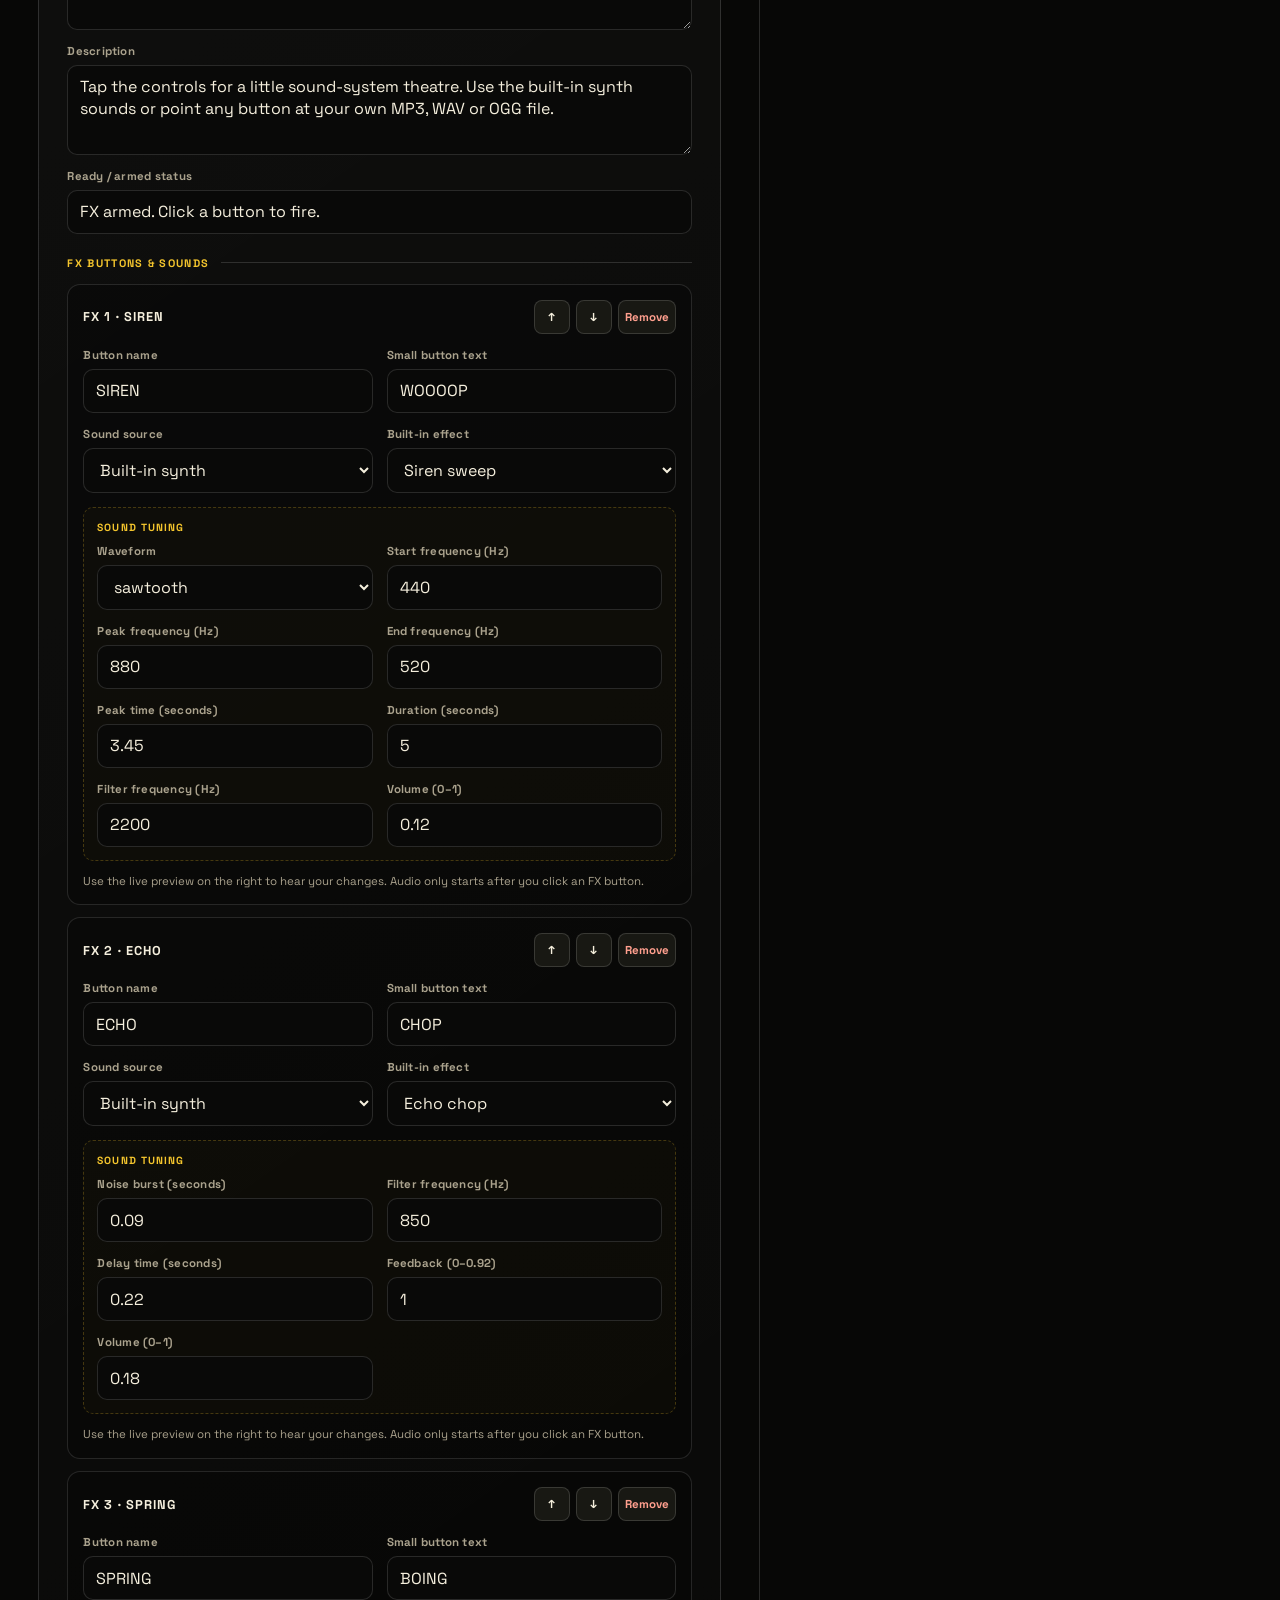
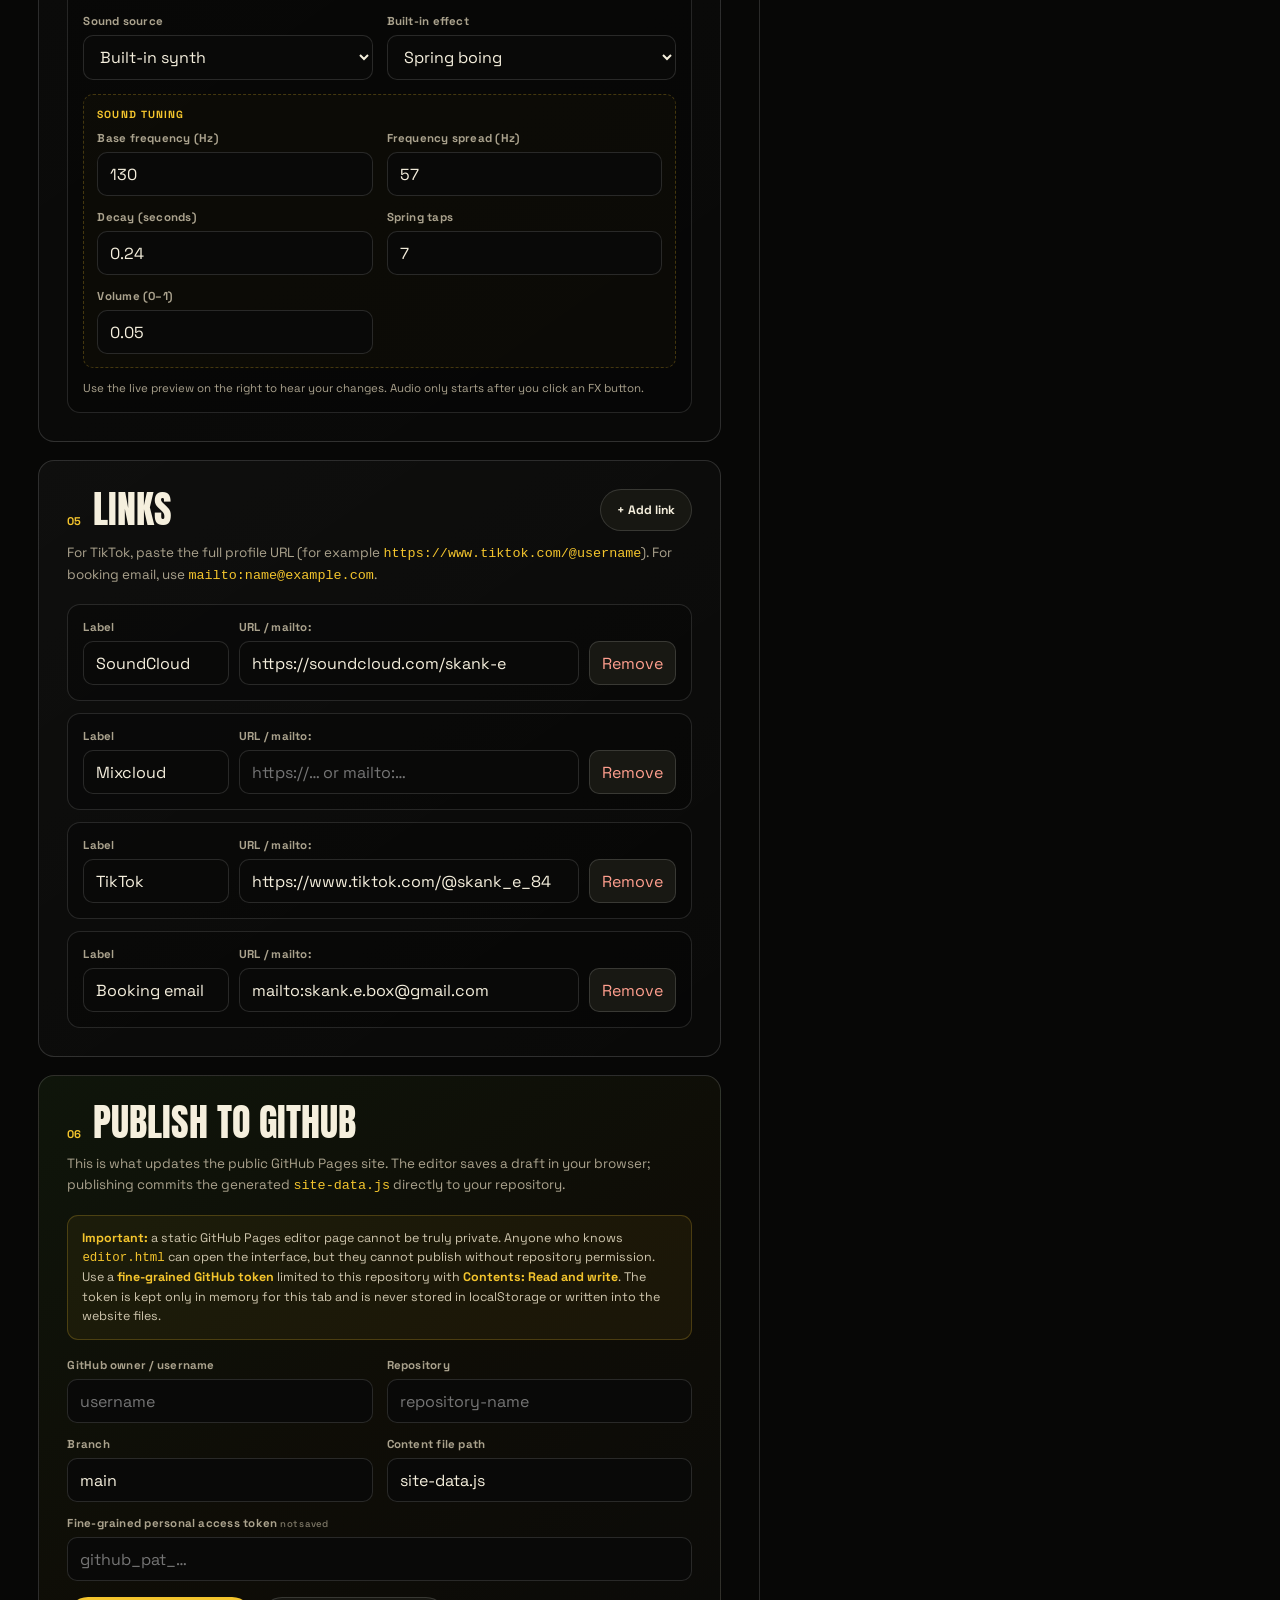
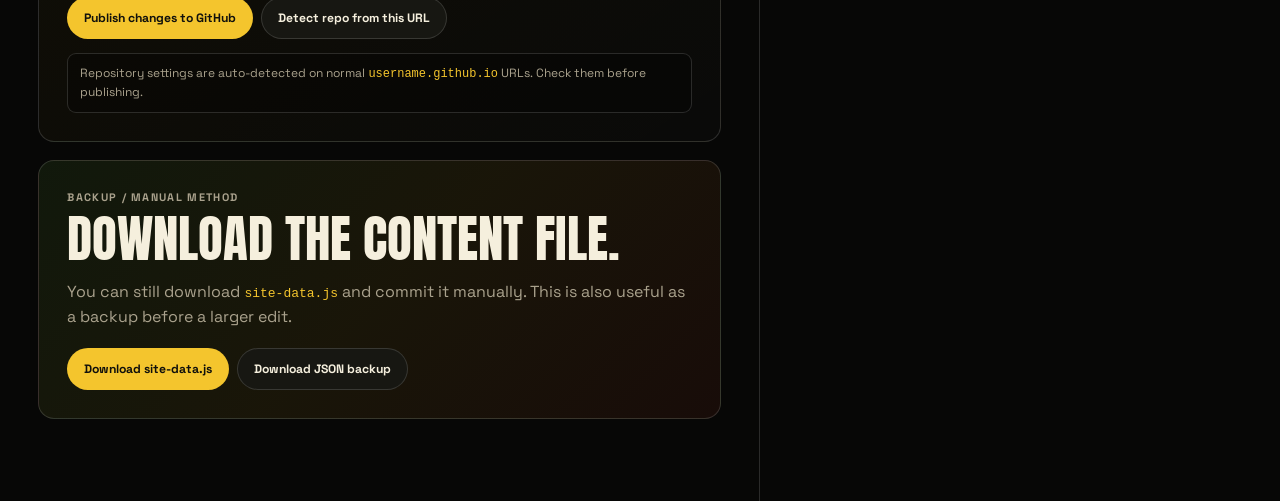
==== commit 221e7785: "artwrk" ====
--- a/editor.html
+++ b/editor.html
@@ -95,6 +95,7 @@
             </div>
             <button class="mini-button" id="add-release" type="button">+ Add release</button>
           </div>
+          <p class="section-help">Artwork defaults to <strong>Automatic from platform</strong>: SoundCloud track artwork, Mixcloud cover art or a YouTube thumbnail is tried after the release card is already rendered. If the lookup fails, the original Skank-E graphic stays visible. You can also use a custom image URL/file or force the Skank-E graphic.</p>
           <div id="release-editors" class="item-editors"></div>
         </section>
 
@@ -242,13 +243,21 @@
             <option value="youtube">YouTube</option>
           </select>
         </label>
-        <label class="field"><span>Artwork colour</span>
+        <label class="field"><span>Artwork source</span>
+          <select data-key="artworkMode">
+            <option value="auto">Automatic from platform</option>
+            <option value="custom">Custom image URL / file</option>
+            <option value="graphic">Skank-E graphic</option>
+          </select>
+        </label>
+        <label class="field"><span>Fallback graphic colour</span>
           <select data-key="artworkClass">
             <option value="artwork-a">Green / yellow</option>
             <option value="artwork-b">Yellow / orange</option>
             <option value="artwork-c">Orange / red</option>
           </select>
         </label>
+        <label class="field field-wide"><span>Custom artwork URL / file <small>used only with Custom source</small></span><input type="text" data-key="artworkUrl" placeholder="assets/artwork/cover.jpg or https://…" /></label>
         <label class="field field-wide"><span>Release / player URL</span><input type="url" data-key="url" placeholder="https://…" /></label>
         <label class="field field-wide"><span>Download URL <small>optional</small></span><input type="url" data-key="downloadUrl" placeholder="https://…" /></label>
       </div>
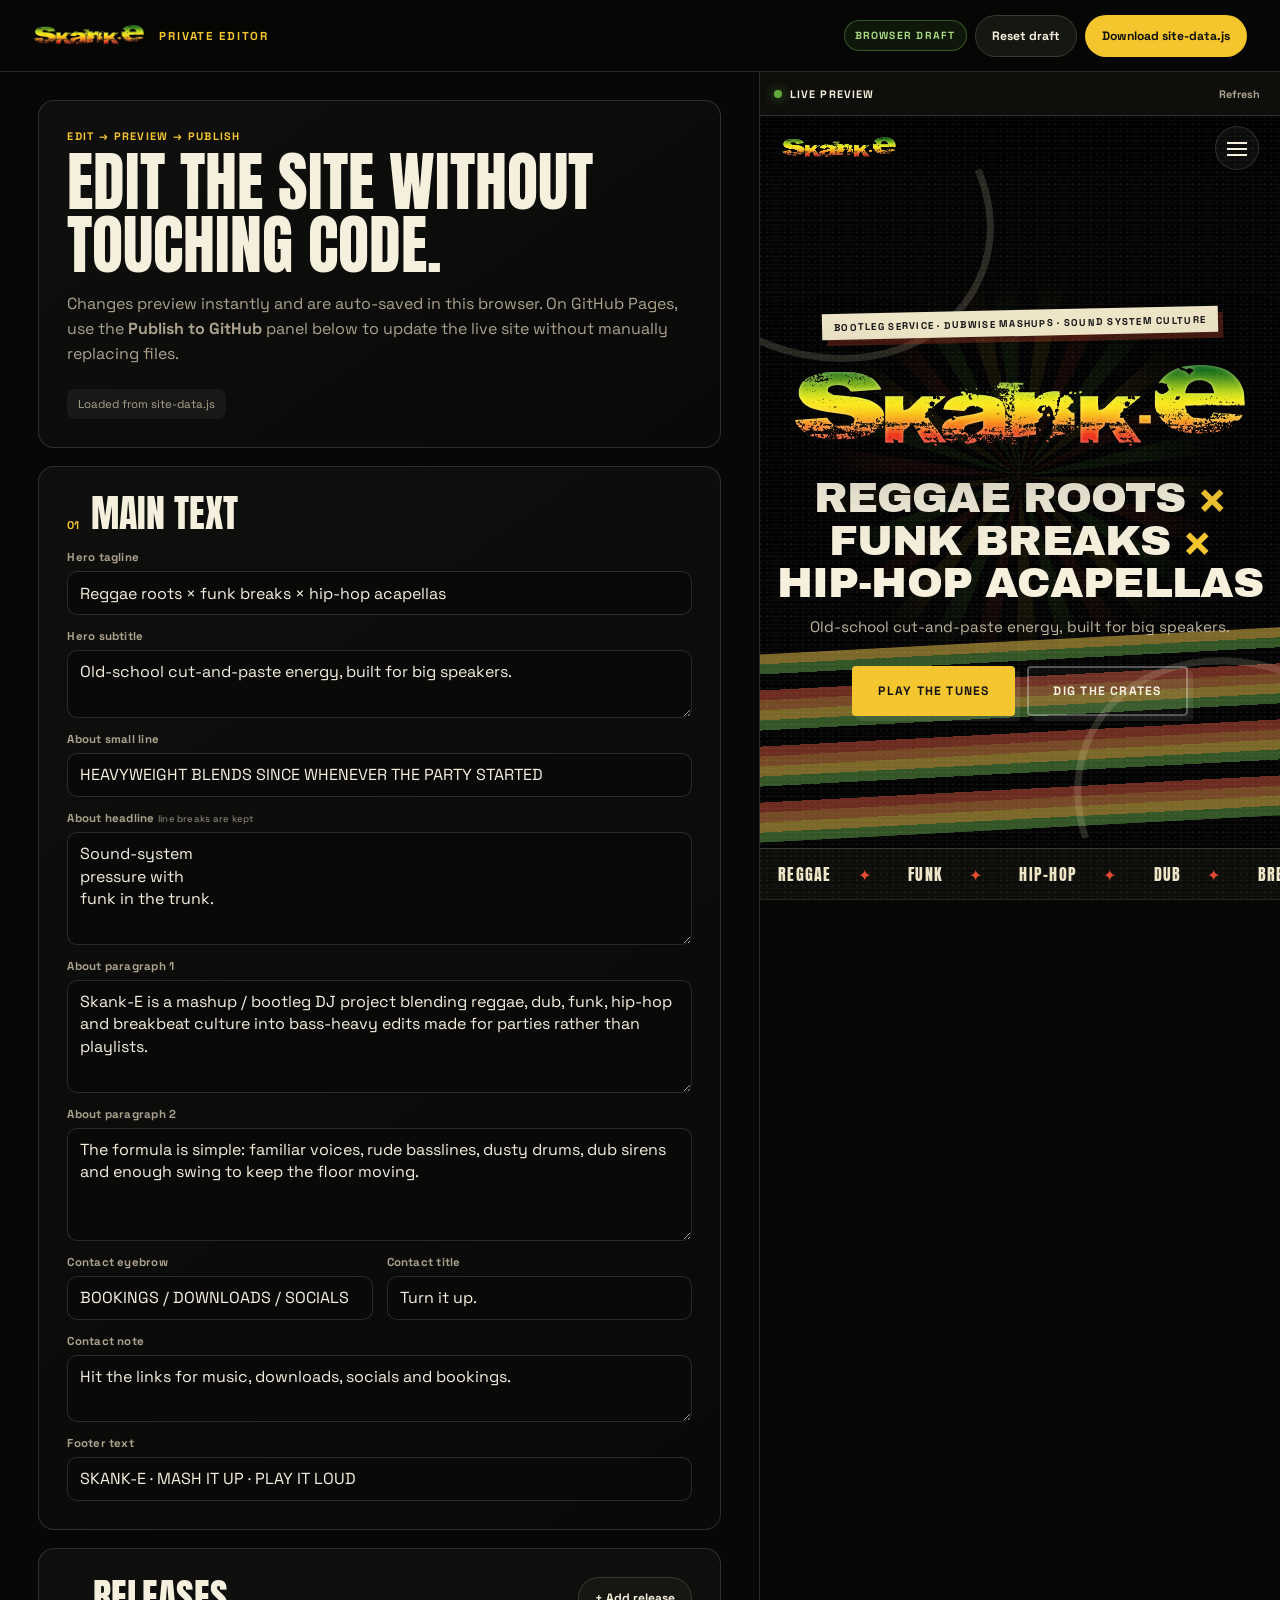
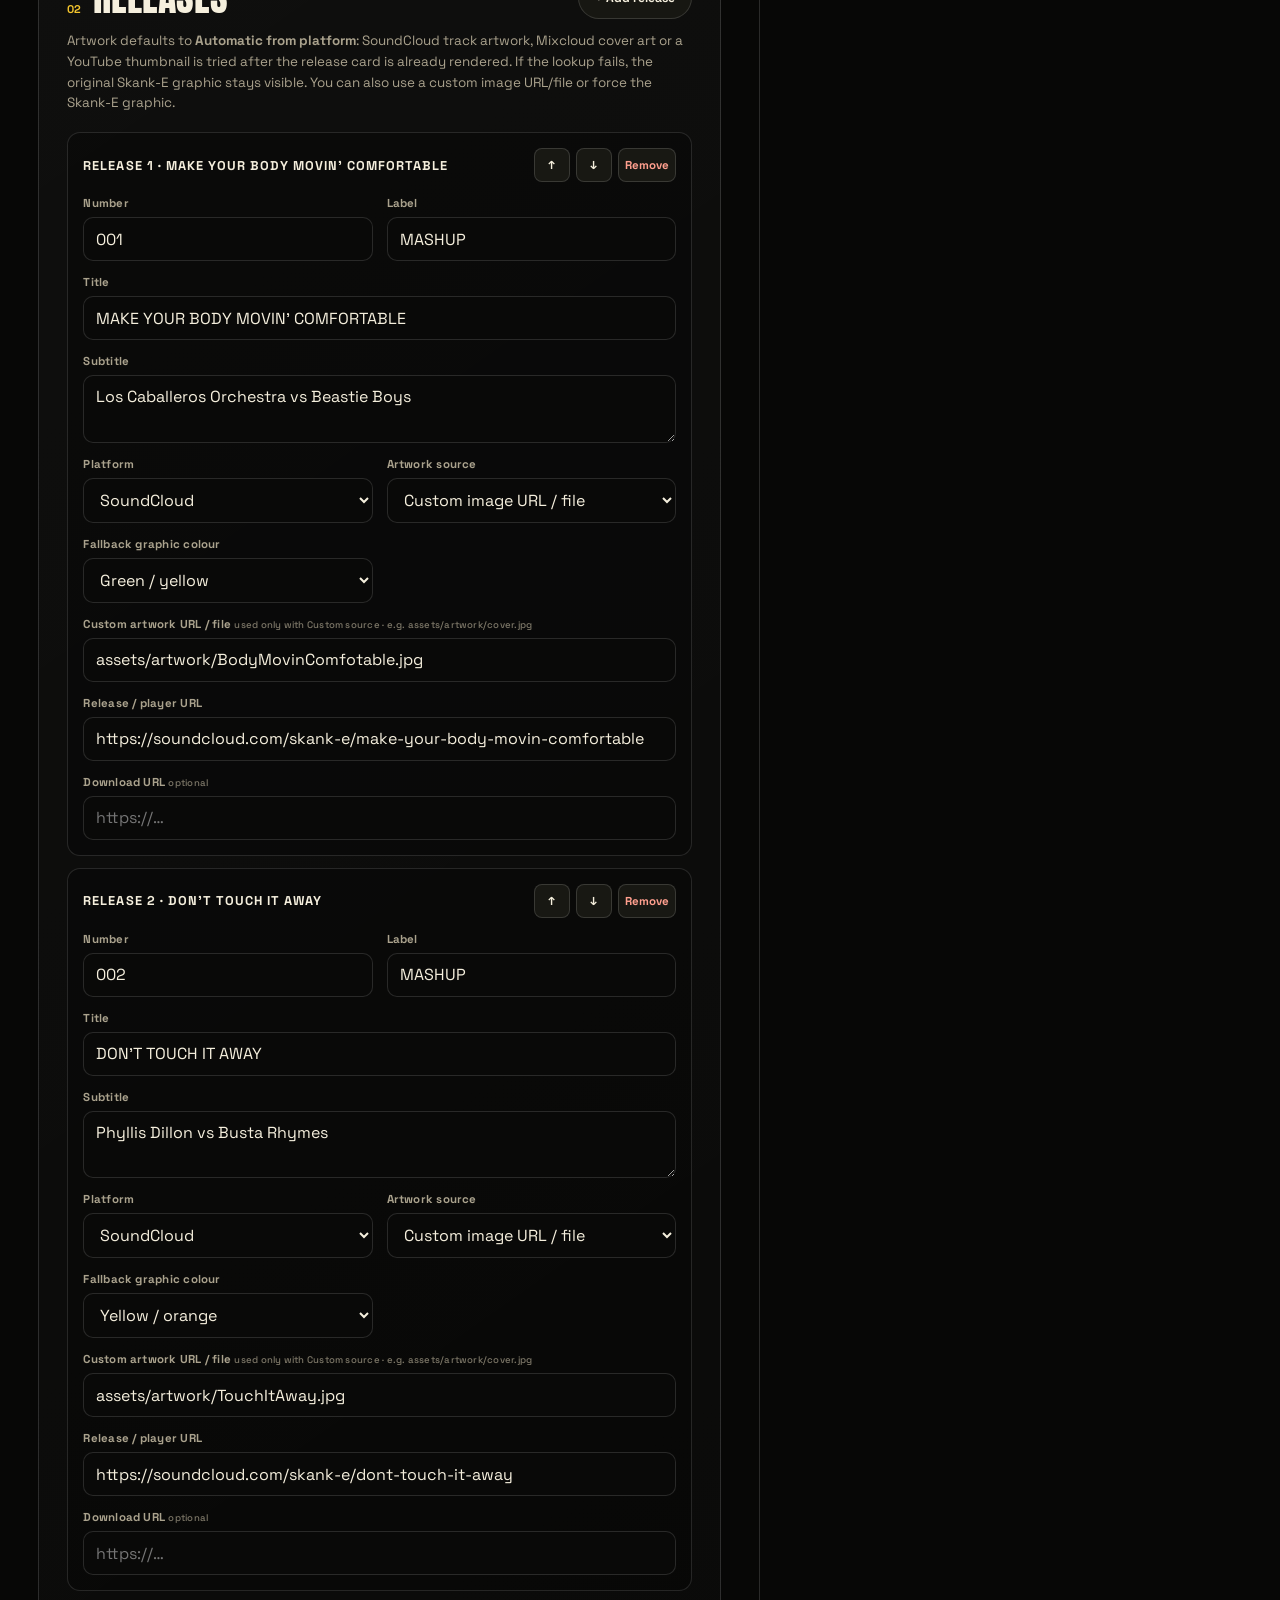
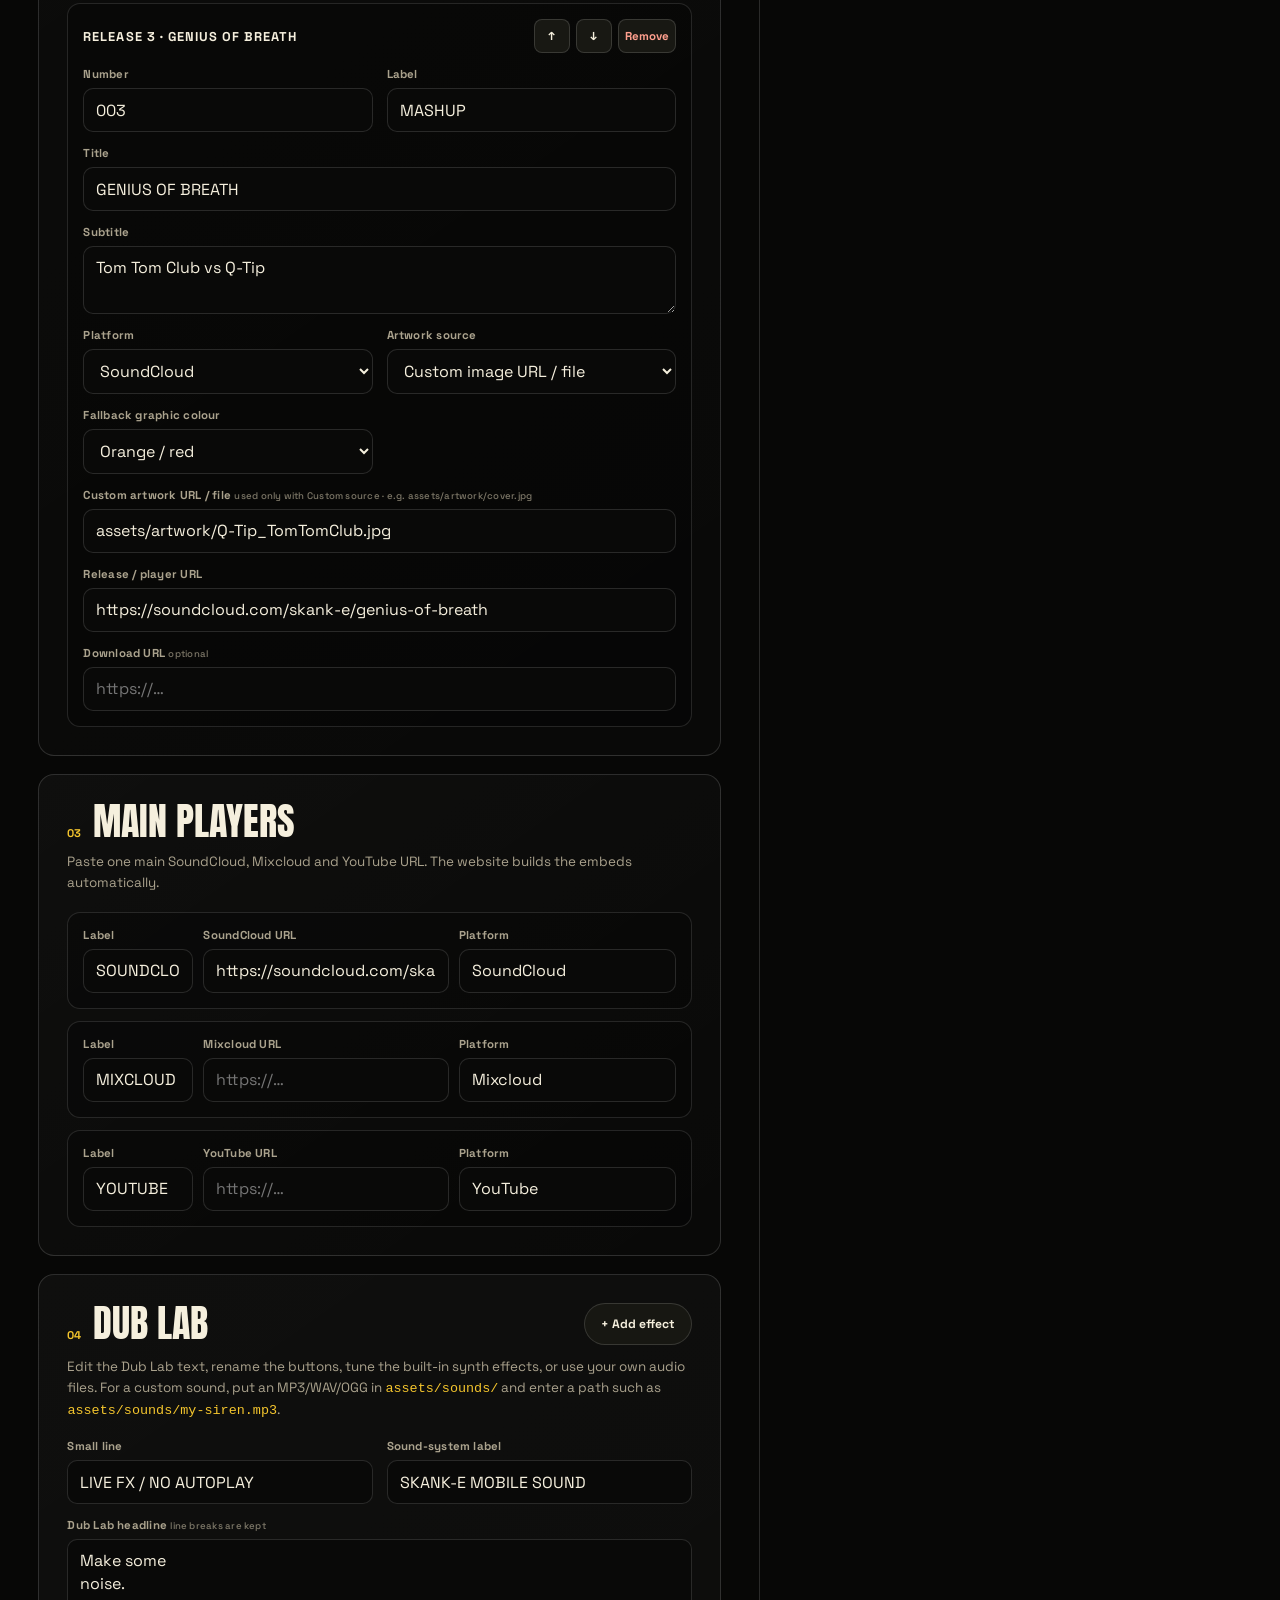
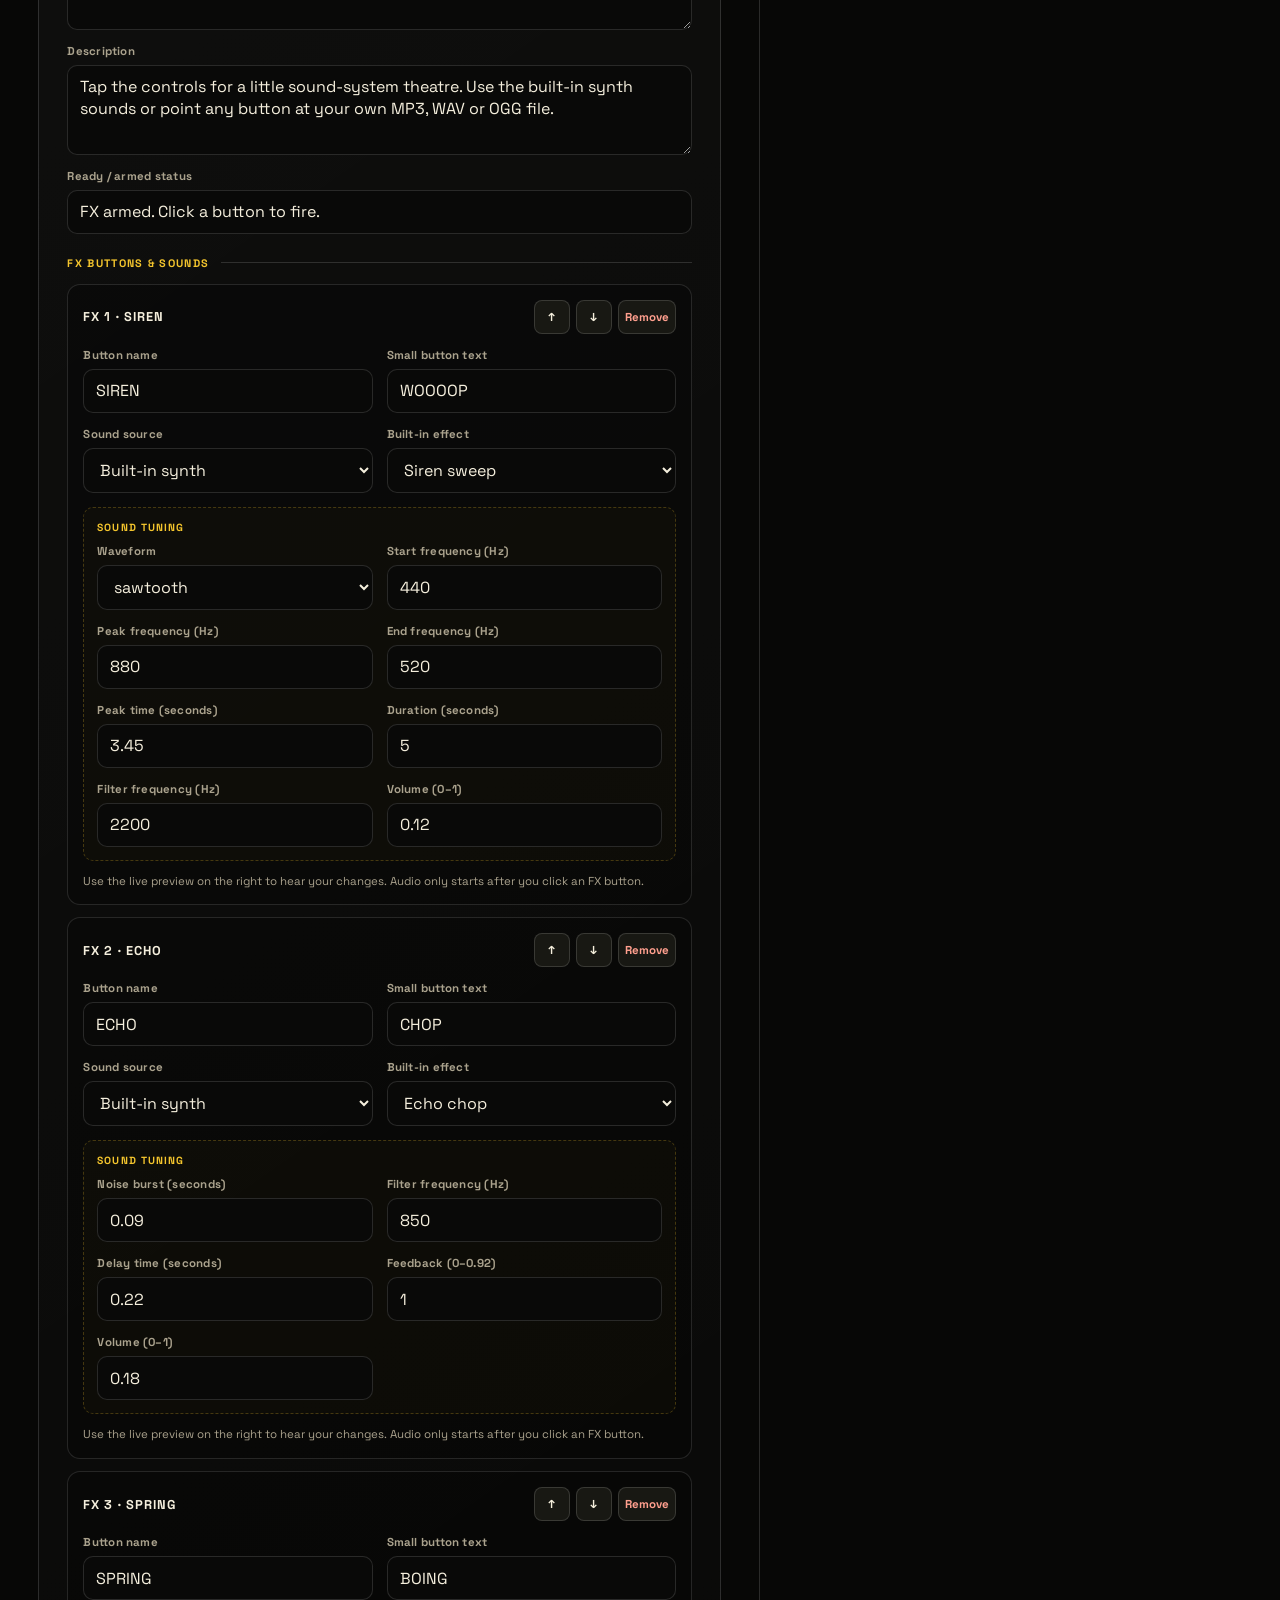
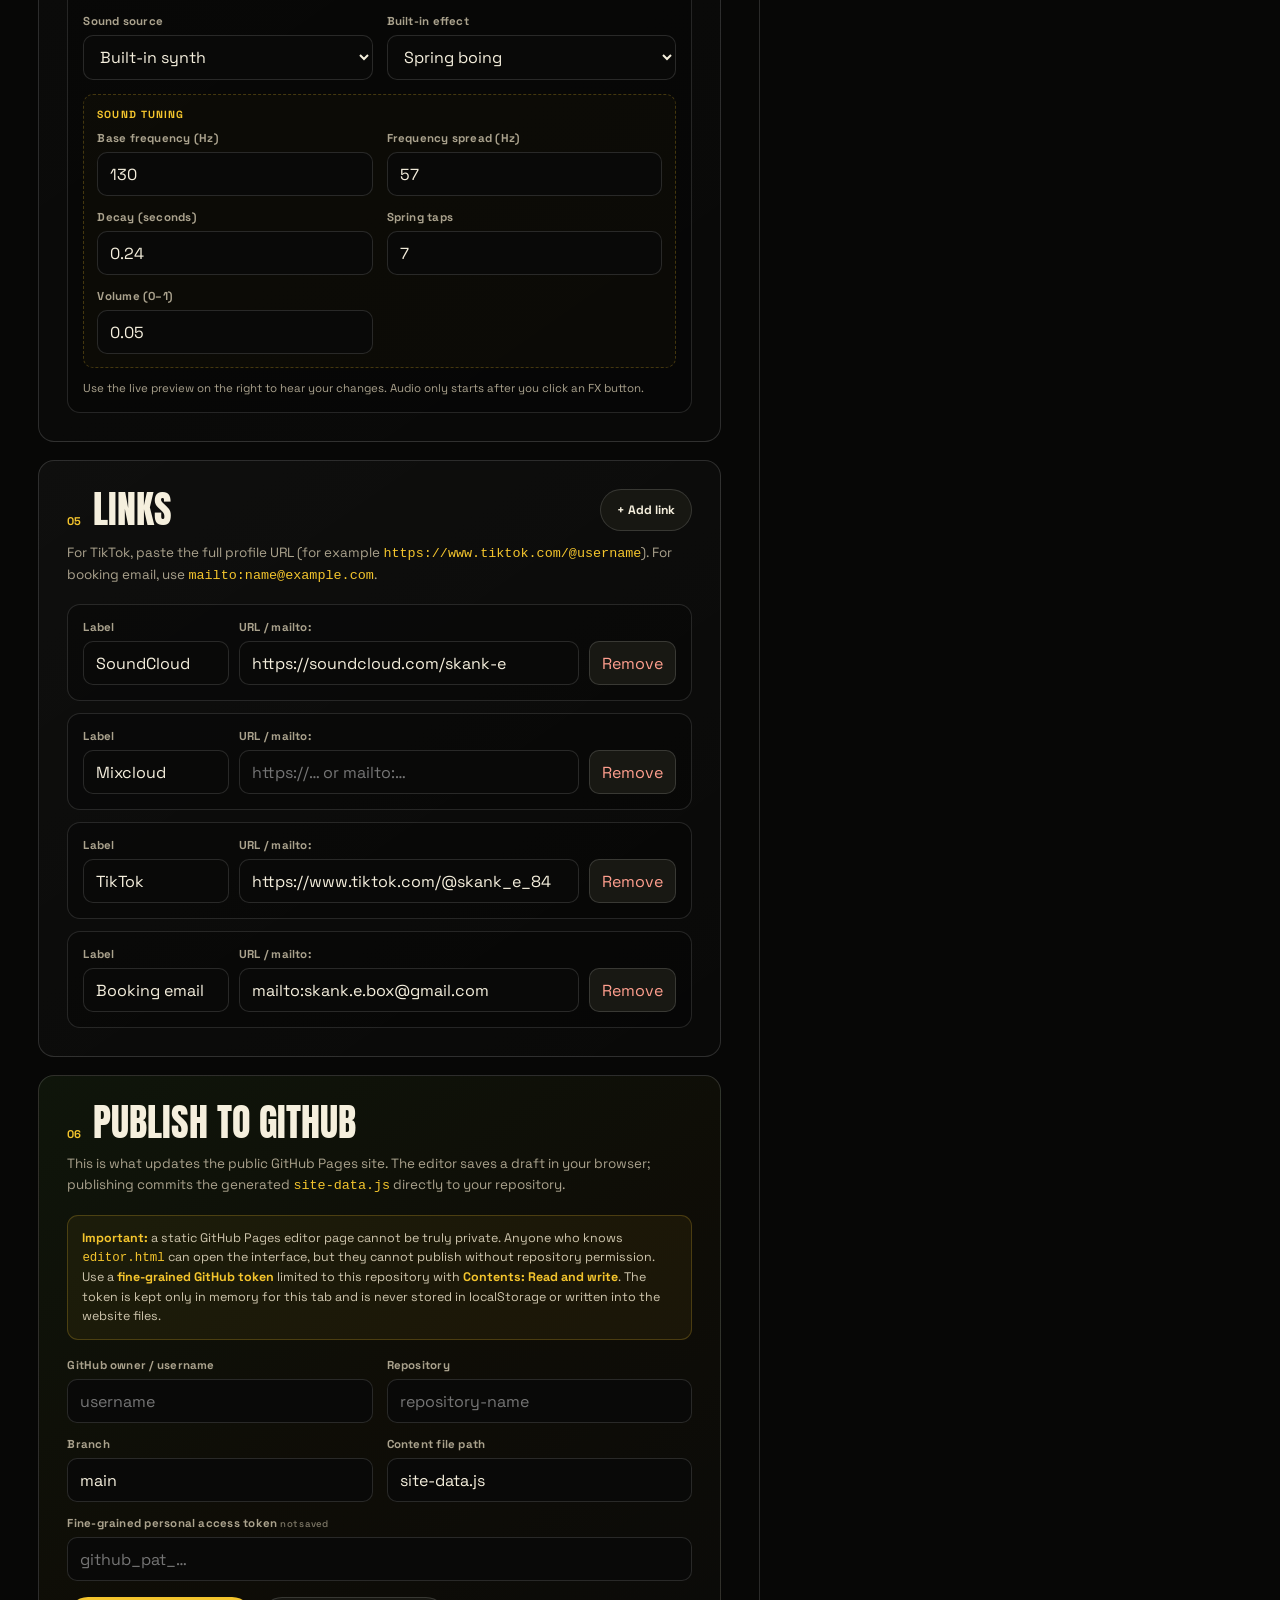
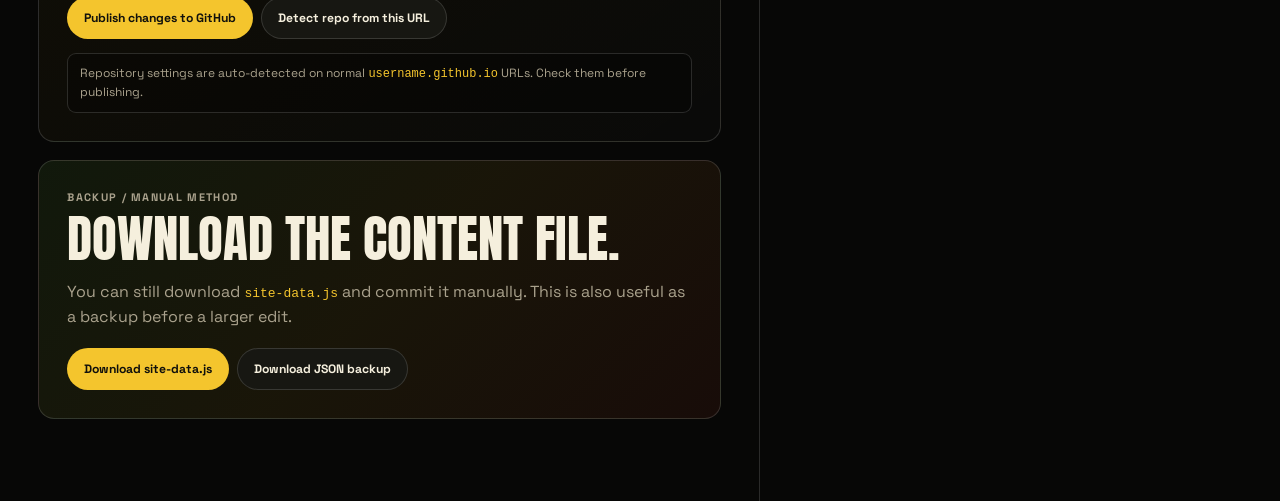
==== commit afbbcc2a: "Add files via upload" ====
--- a/editor.html
+++ b/editor.html
@@ -257,7 +257,7 @@
             <option value="artwork-c">Orange / red</option>
           </select>
         </label>
-        <label class="field field-wide"><span>Custom artwork URL / file <small>used only with Custom source</small></span><input type="text" data-key="artworkUrl" placeholder="assets/artwork/cover.jpg or https://…" /></label>
+        <label class="field field-wide"><span>Custom artwork URL / file <small>used only with Custom source · e.g. assets/artwork/cover.jpg</small></span><input type="text" data-key="artworkUrl" placeholder="assets/artwork/cover.jpg or https://…" /></label>
         <label class="field field-wide"><span>Release / player URL</span><input type="url" data-key="url" placeholder="https://…" /></label>
         <label class="field field-wide"><span>Download URL <small>optional</small></span><input type="url" data-key="downloadUrl" placeholder="https://…" /></label>
       </div>
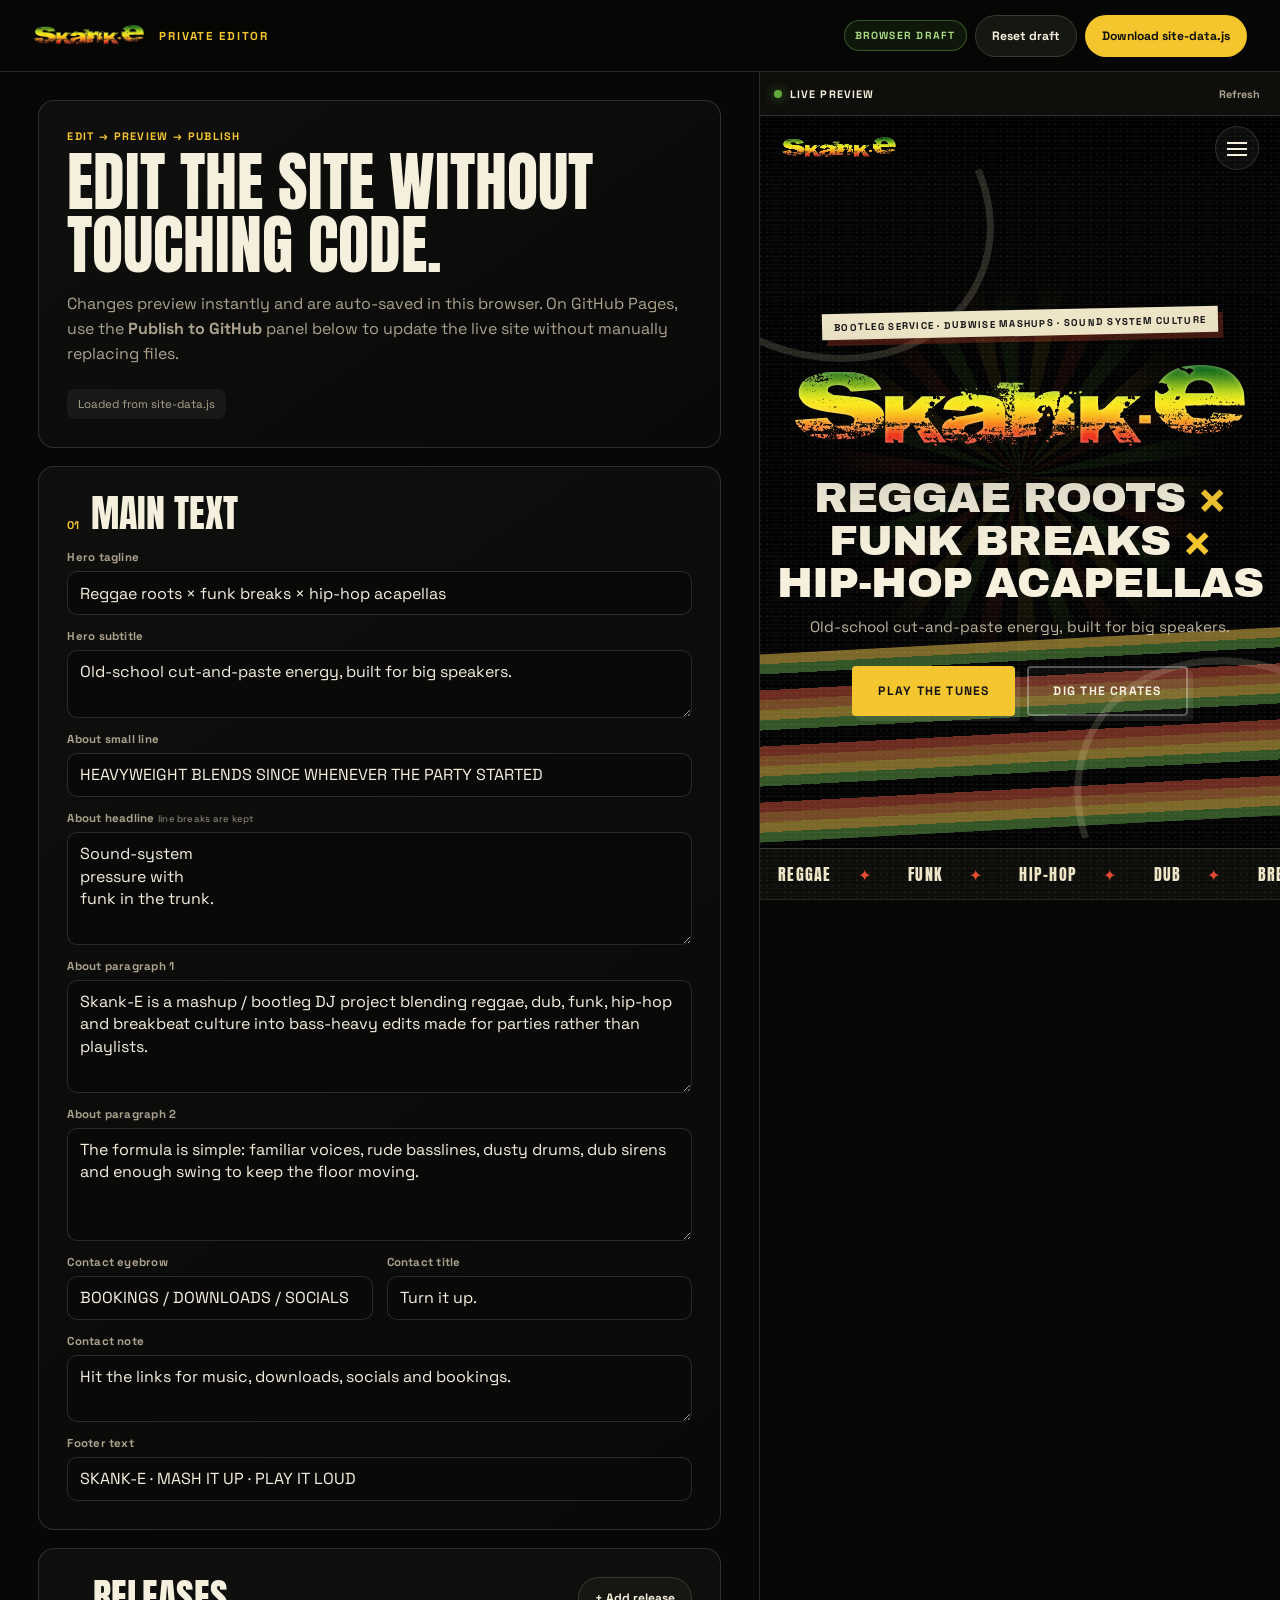
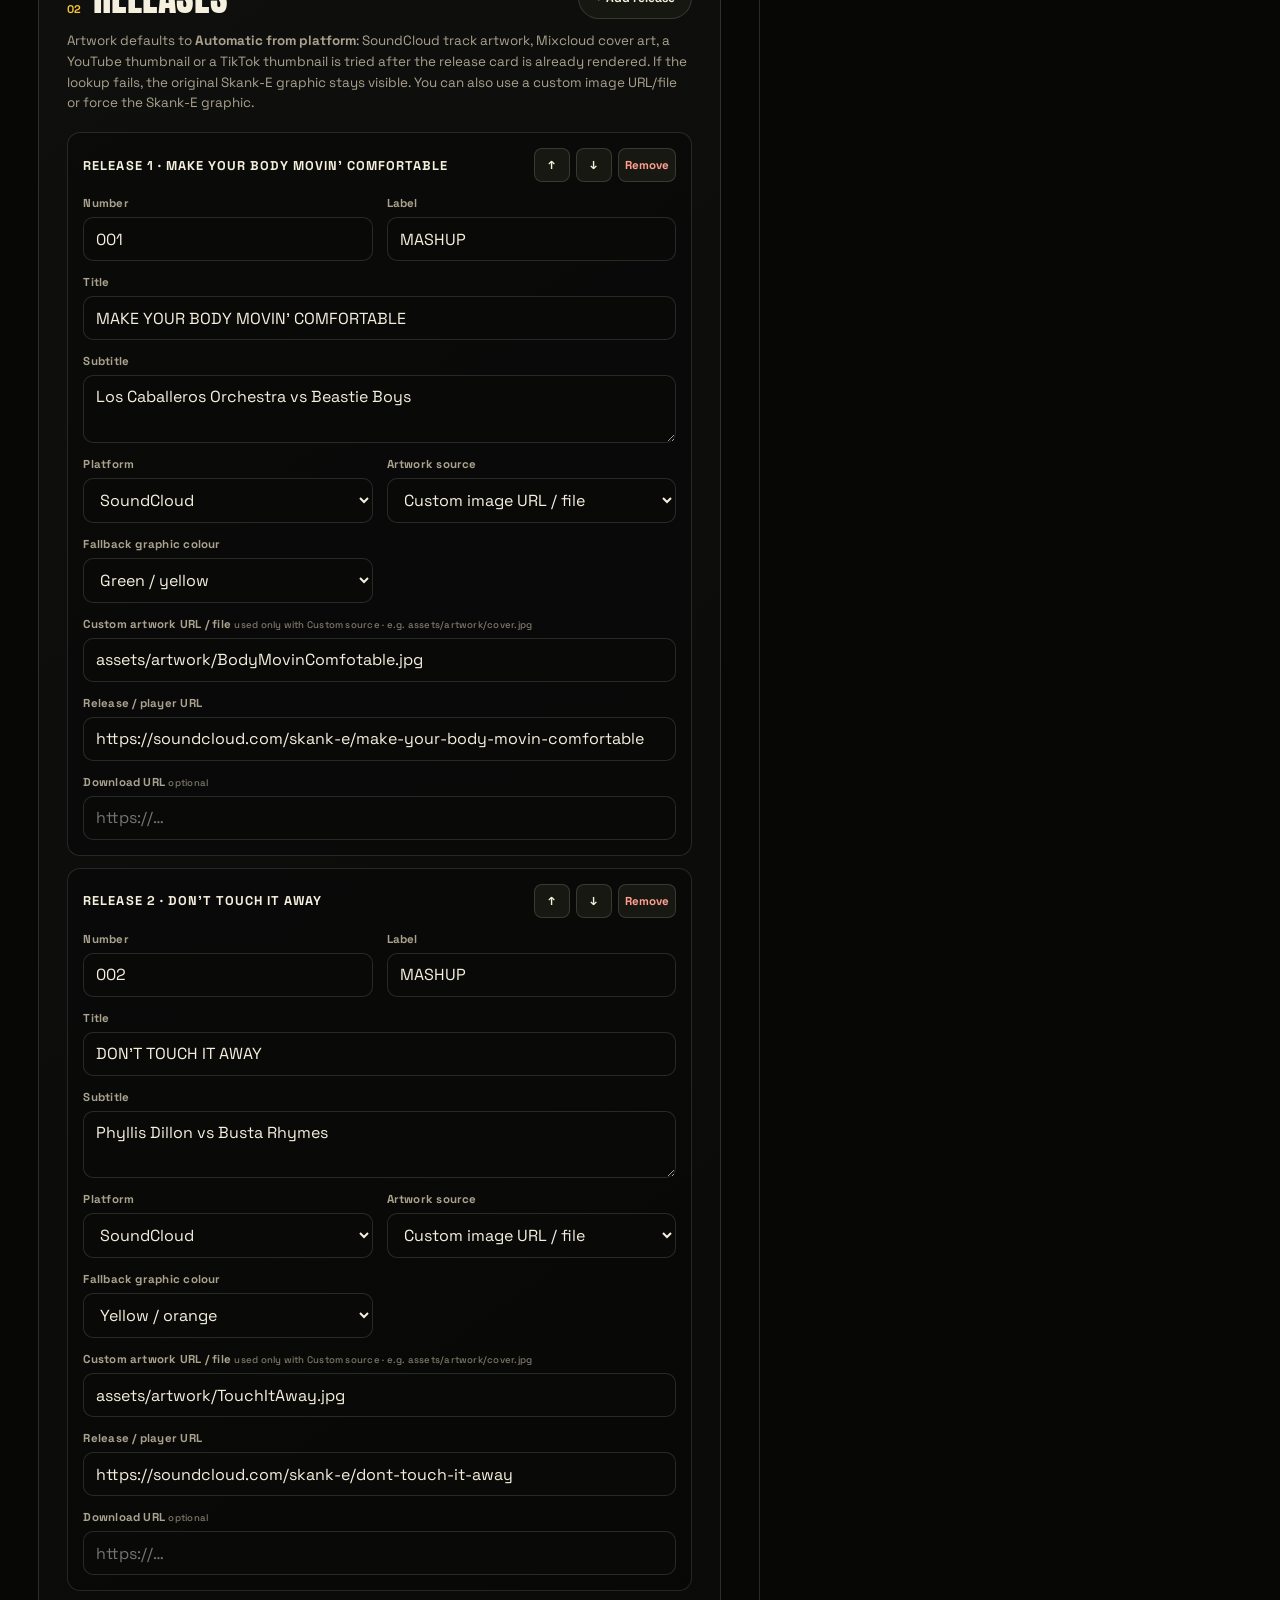
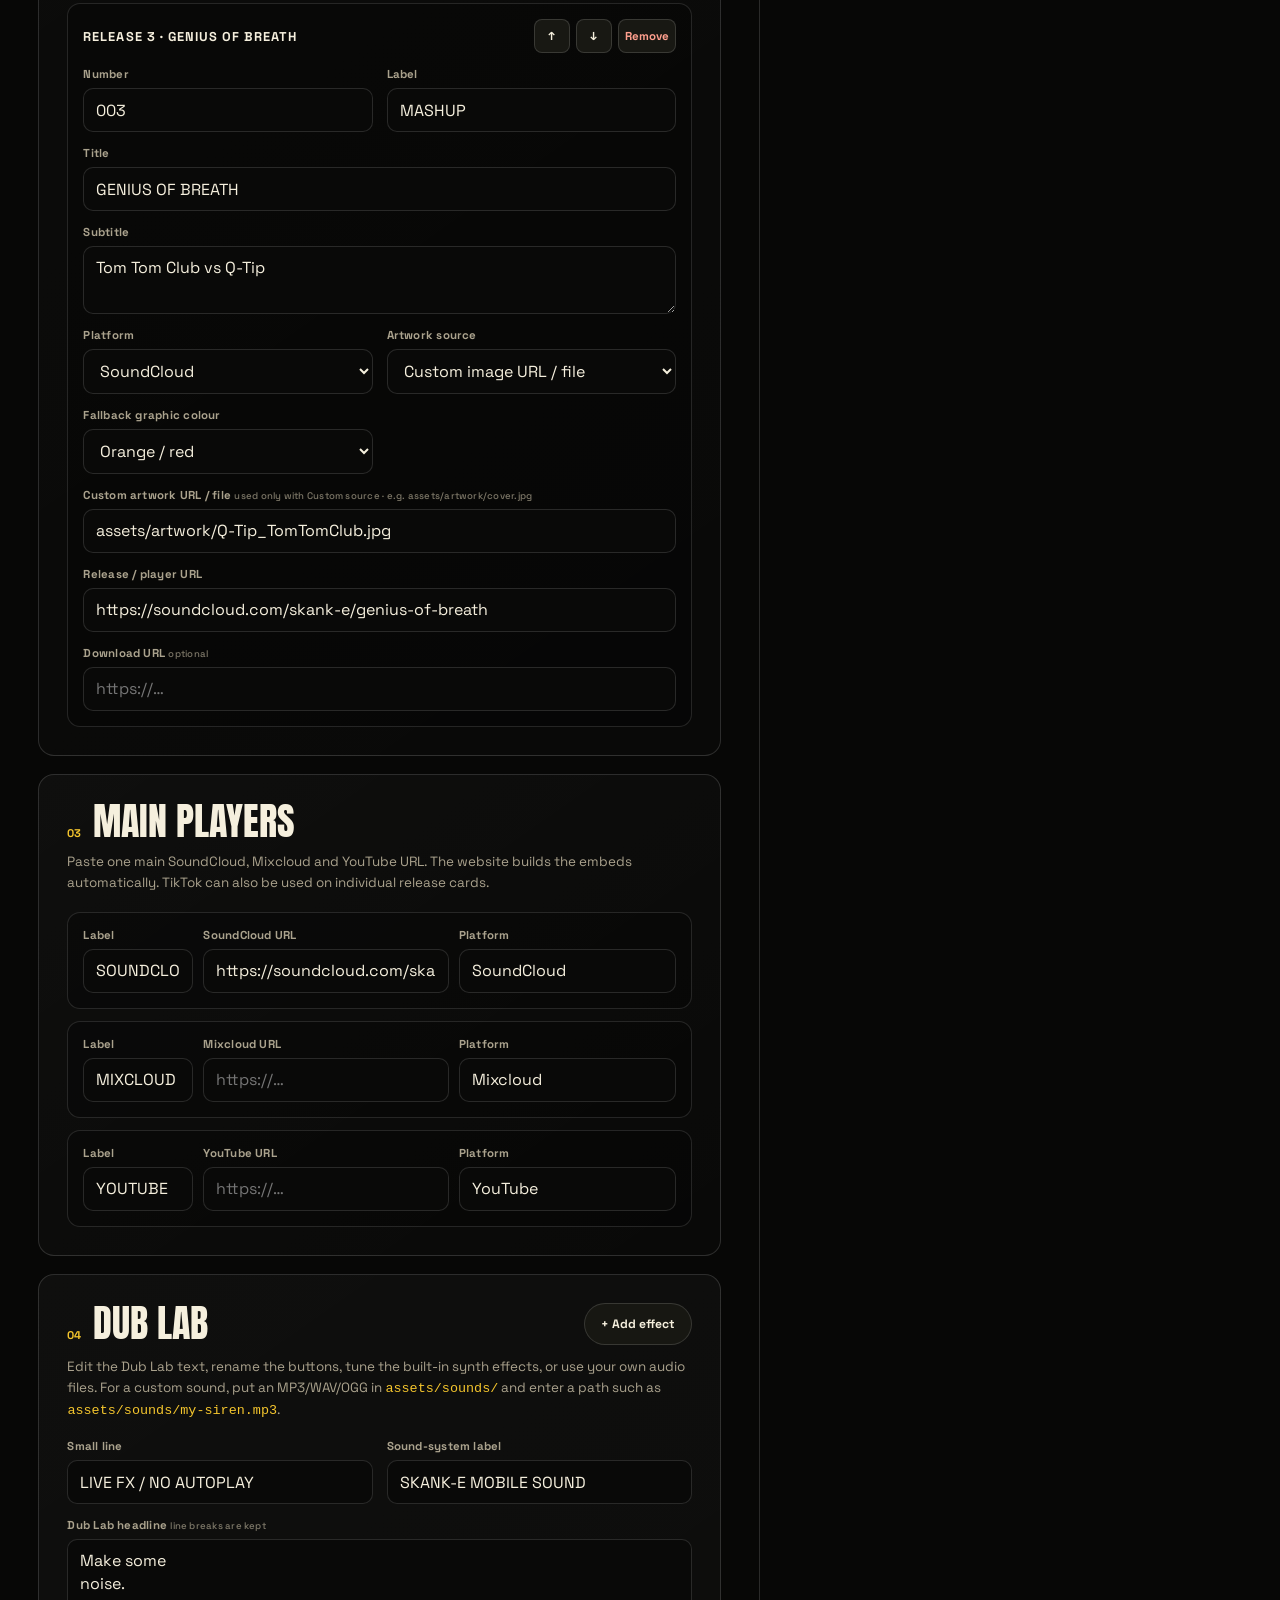
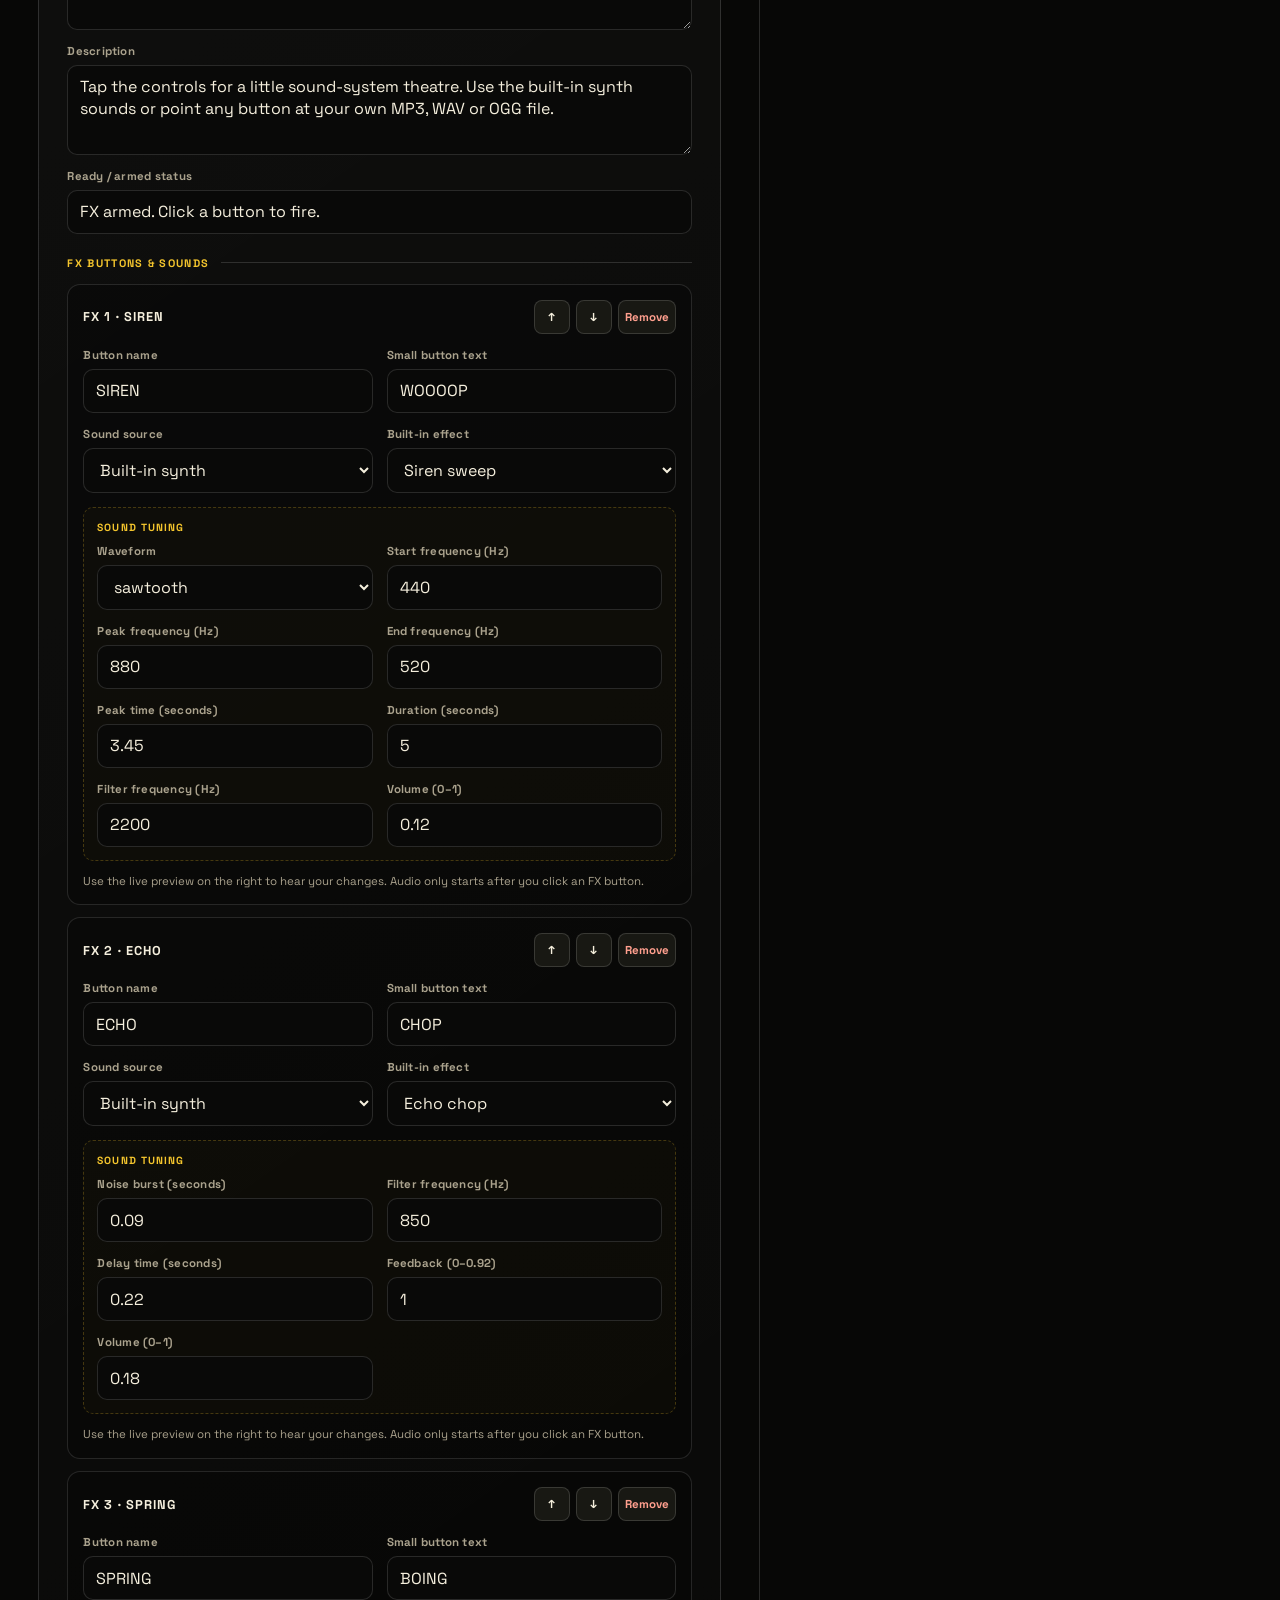
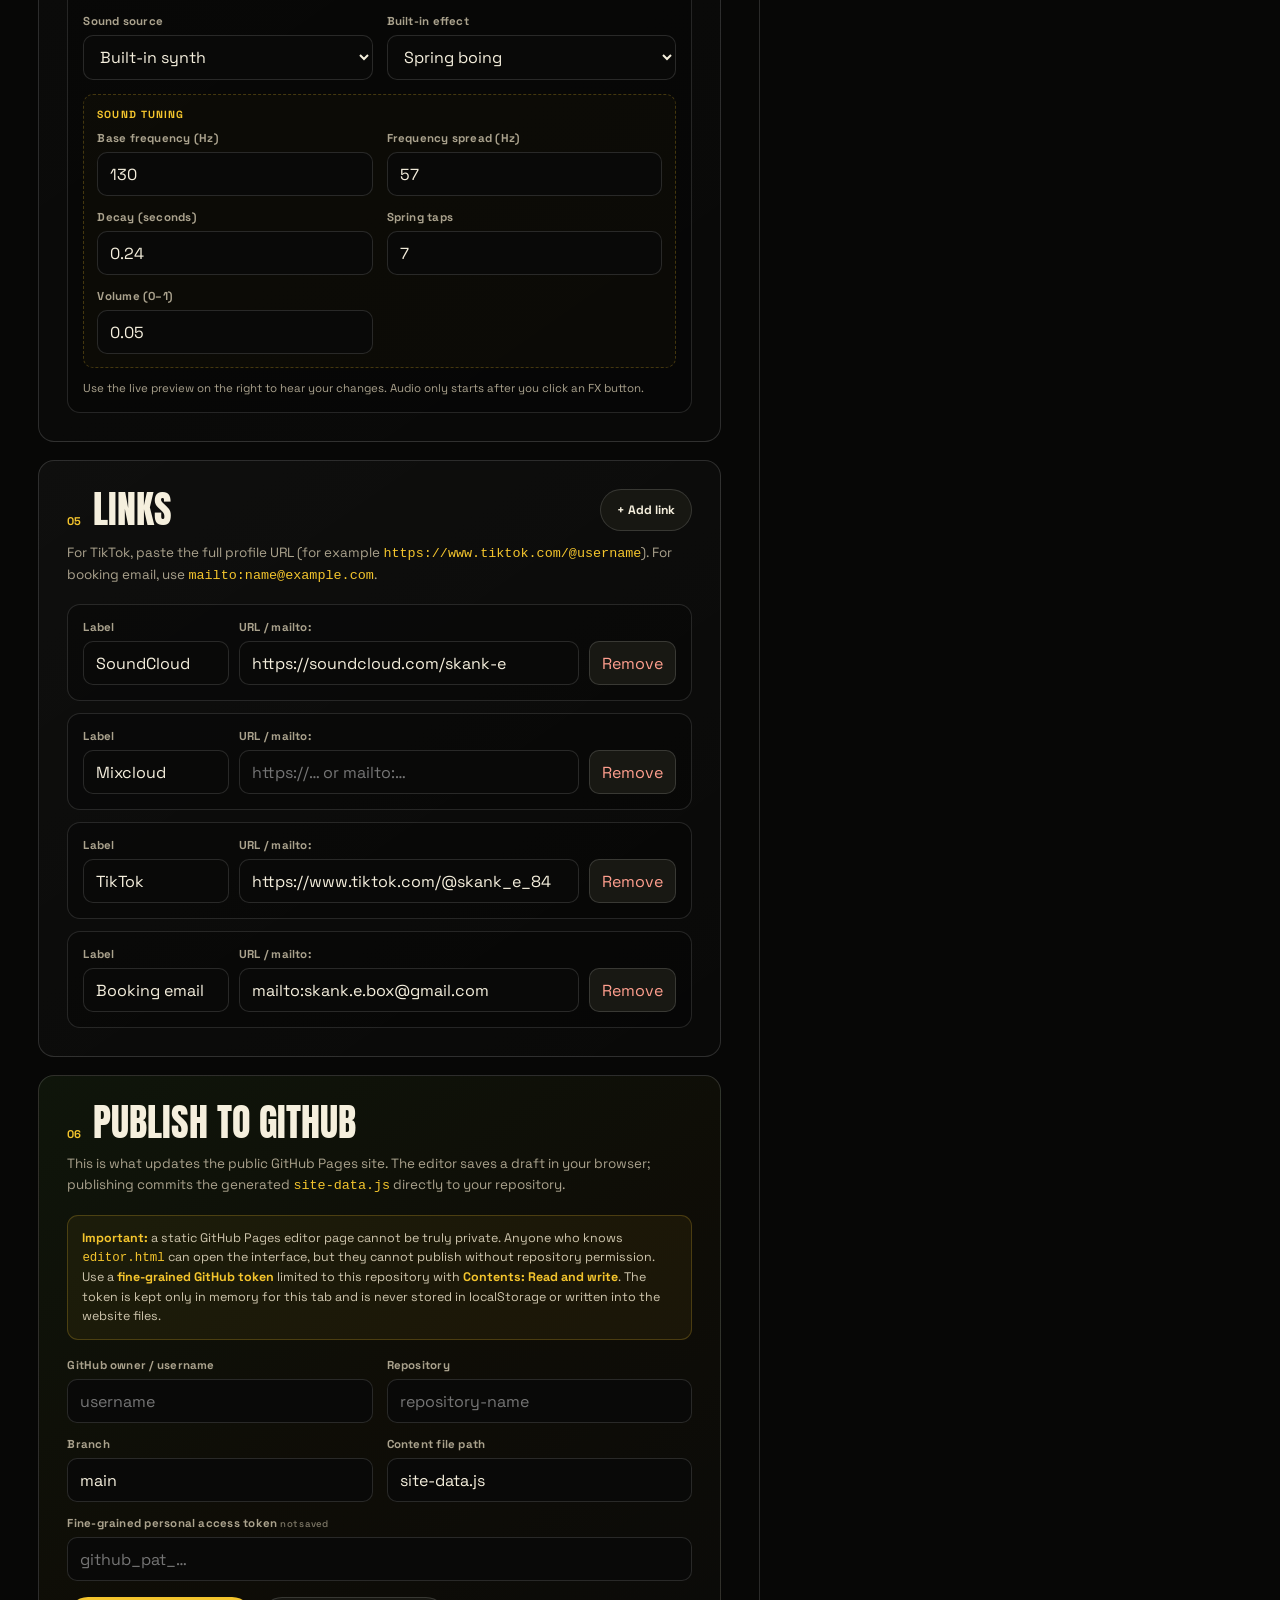
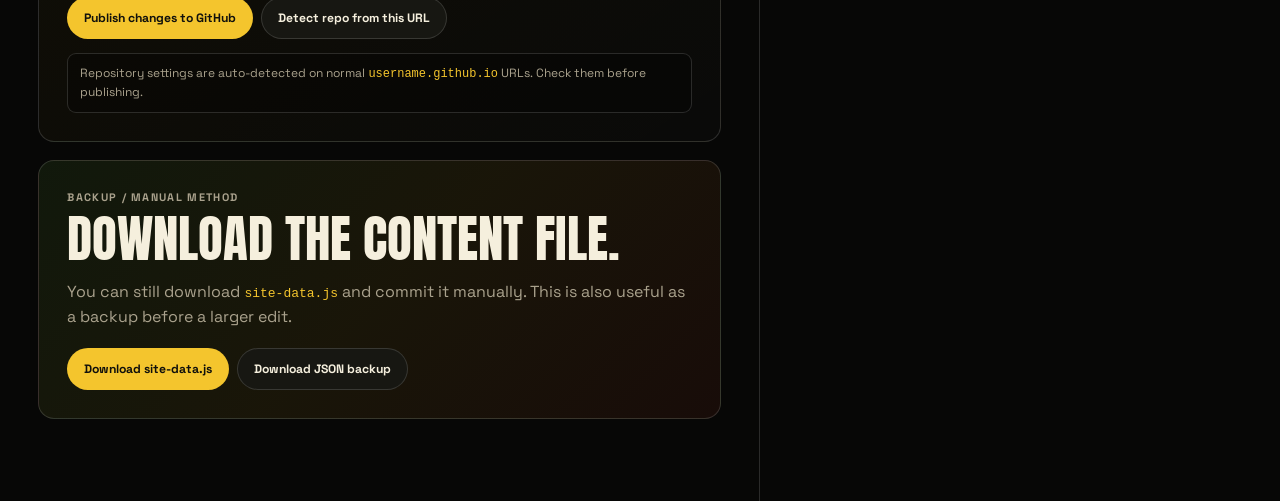
==== commit cd607279: "TikTok" ====
--- a/editor.html
+++ b/editor.html
@@ -95,7 +95,7 @@
             </div>
             <button class="mini-button" id="add-release" type="button">+ Add release</button>
           </div>
-          <p class="section-help">Artwork defaults to <strong>Automatic from platform</strong>: SoundCloud track artwork, Mixcloud cover art or a YouTube thumbnail is tried after the release card is already rendered. If the lookup fails, the original Skank-E graphic stays visible. You can also use a custom image URL/file or force the Skank-E graphic.</p>
+          <p class="section-help">Artwork defaults to <strong>Automatic from platform</strong>: SoundCloud track artwork, Mixcloud cover art, a YouTube thumbnail or a TikTok thumbnail is tried after the release card is already rendered. If the lookup fails, the original Skank-E graphic stays visible. You can also use a custom image URL/file or force the Skank-E graphic.</p>
           <div id="release-editors" class="item-editors"></div>
         </section>
 
@@ -106,7 +106,7 @@
               <h2 id="players-heading">Main players</h2>
             </div>
           </div>
-          <p class="section-help">Paste one main SoundCloud, Mixcloud and YouTube URL. The website builds the embeds automatically.</p>
+          <p class="section-help">Paste one main SoundCloud, Mixcloud and YouTube URL. The website builds the embeds automatically. TikTok can also be used on individual release cards.</p>
           <div id="player-editors" class="simple-list"></div>
         </section>
 
@@ -241,6 +241,7 @@
             <option value="soundcloud">SoundCloud</option>
             <option value="mixcloud">Mixcloud</option>
             <option value="youtube">YouTube</option>
+            <option value="tiktok">TikTok</option>
           </select>
         </label>
         <label class="field"><span>Artwork source</span>
